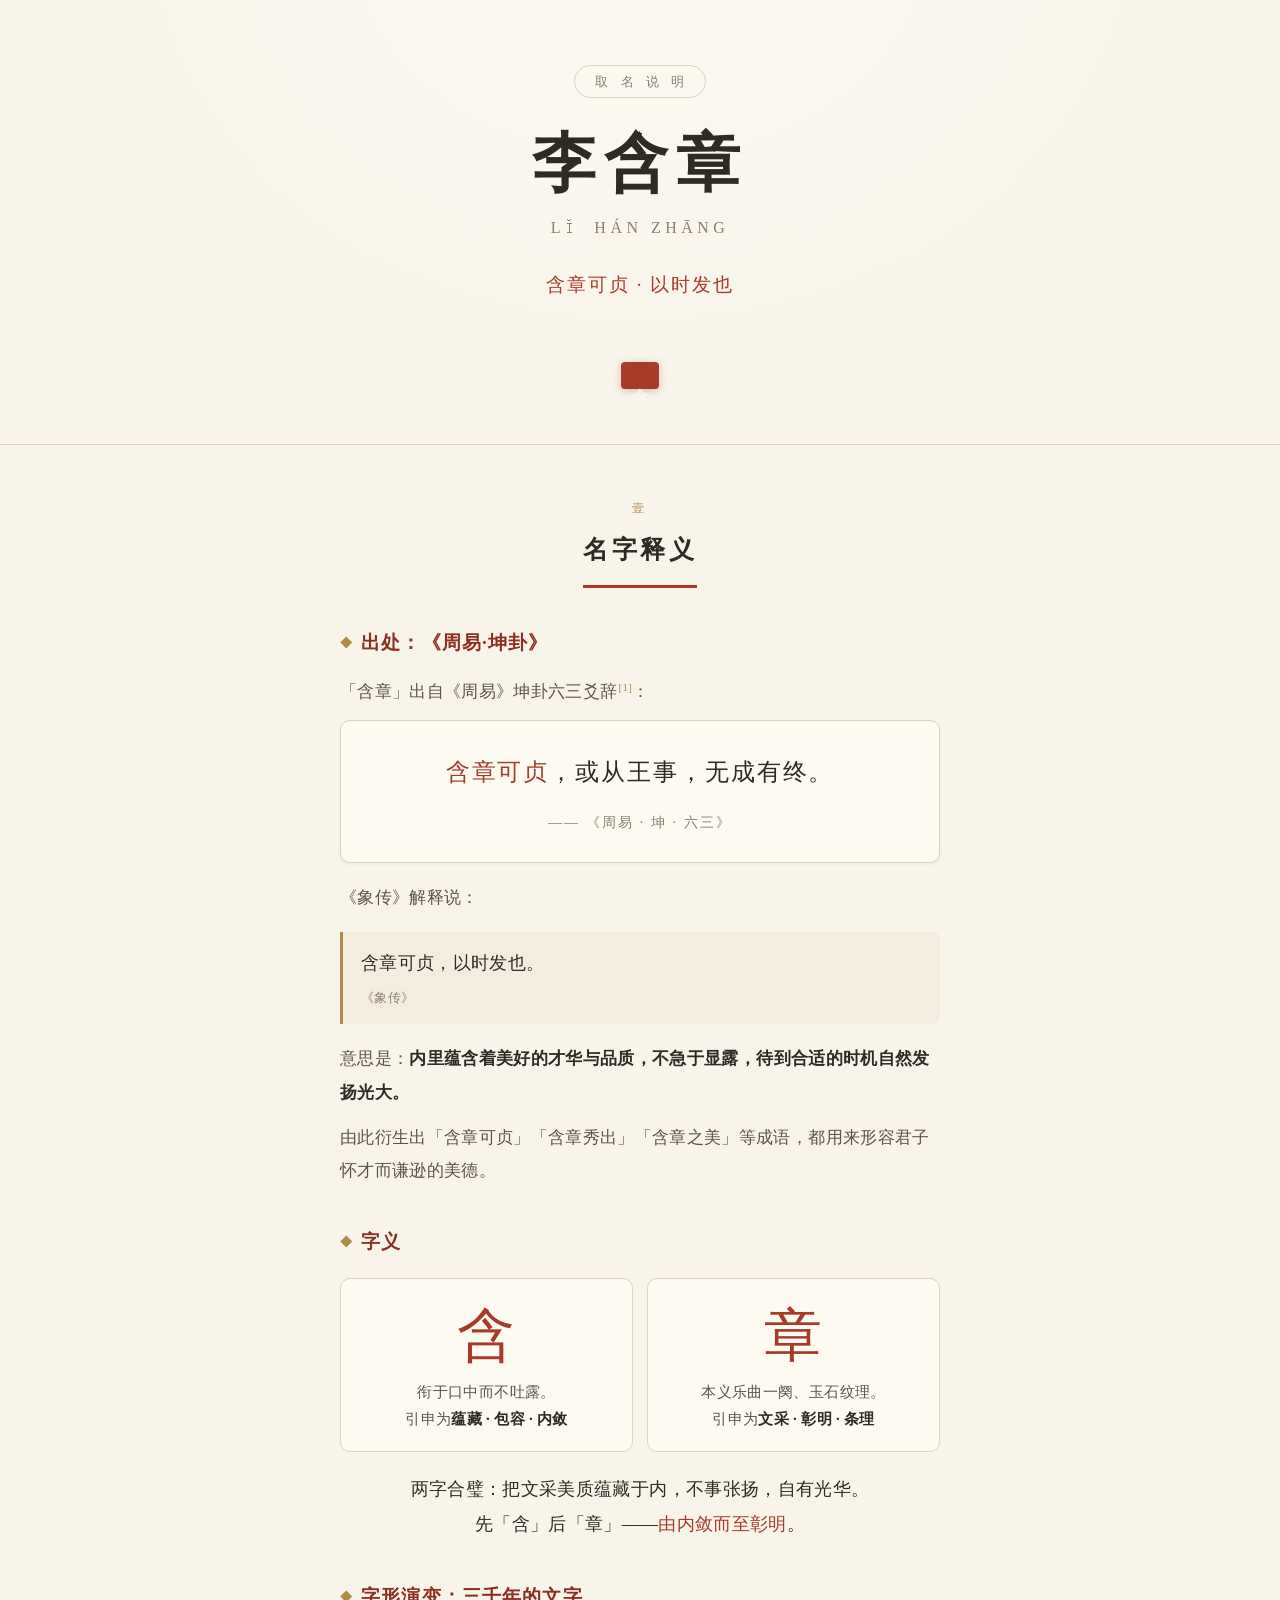
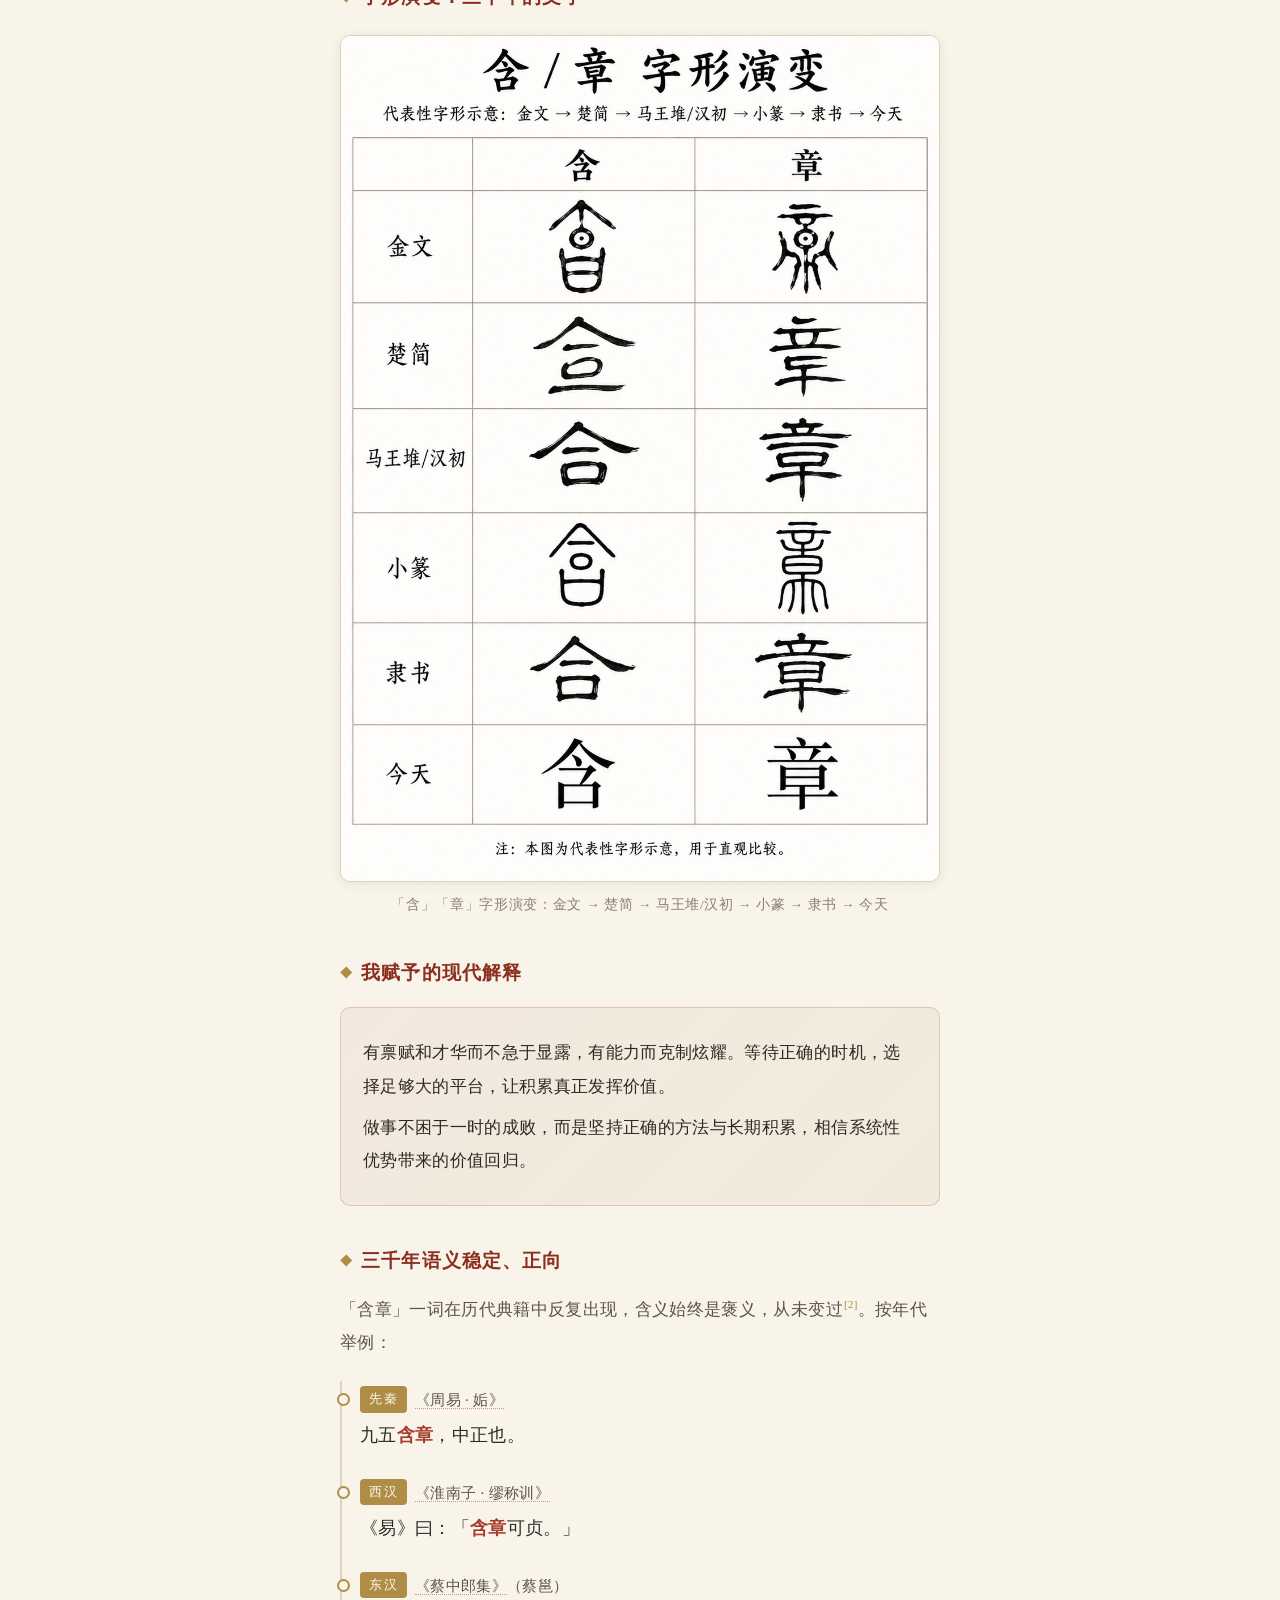
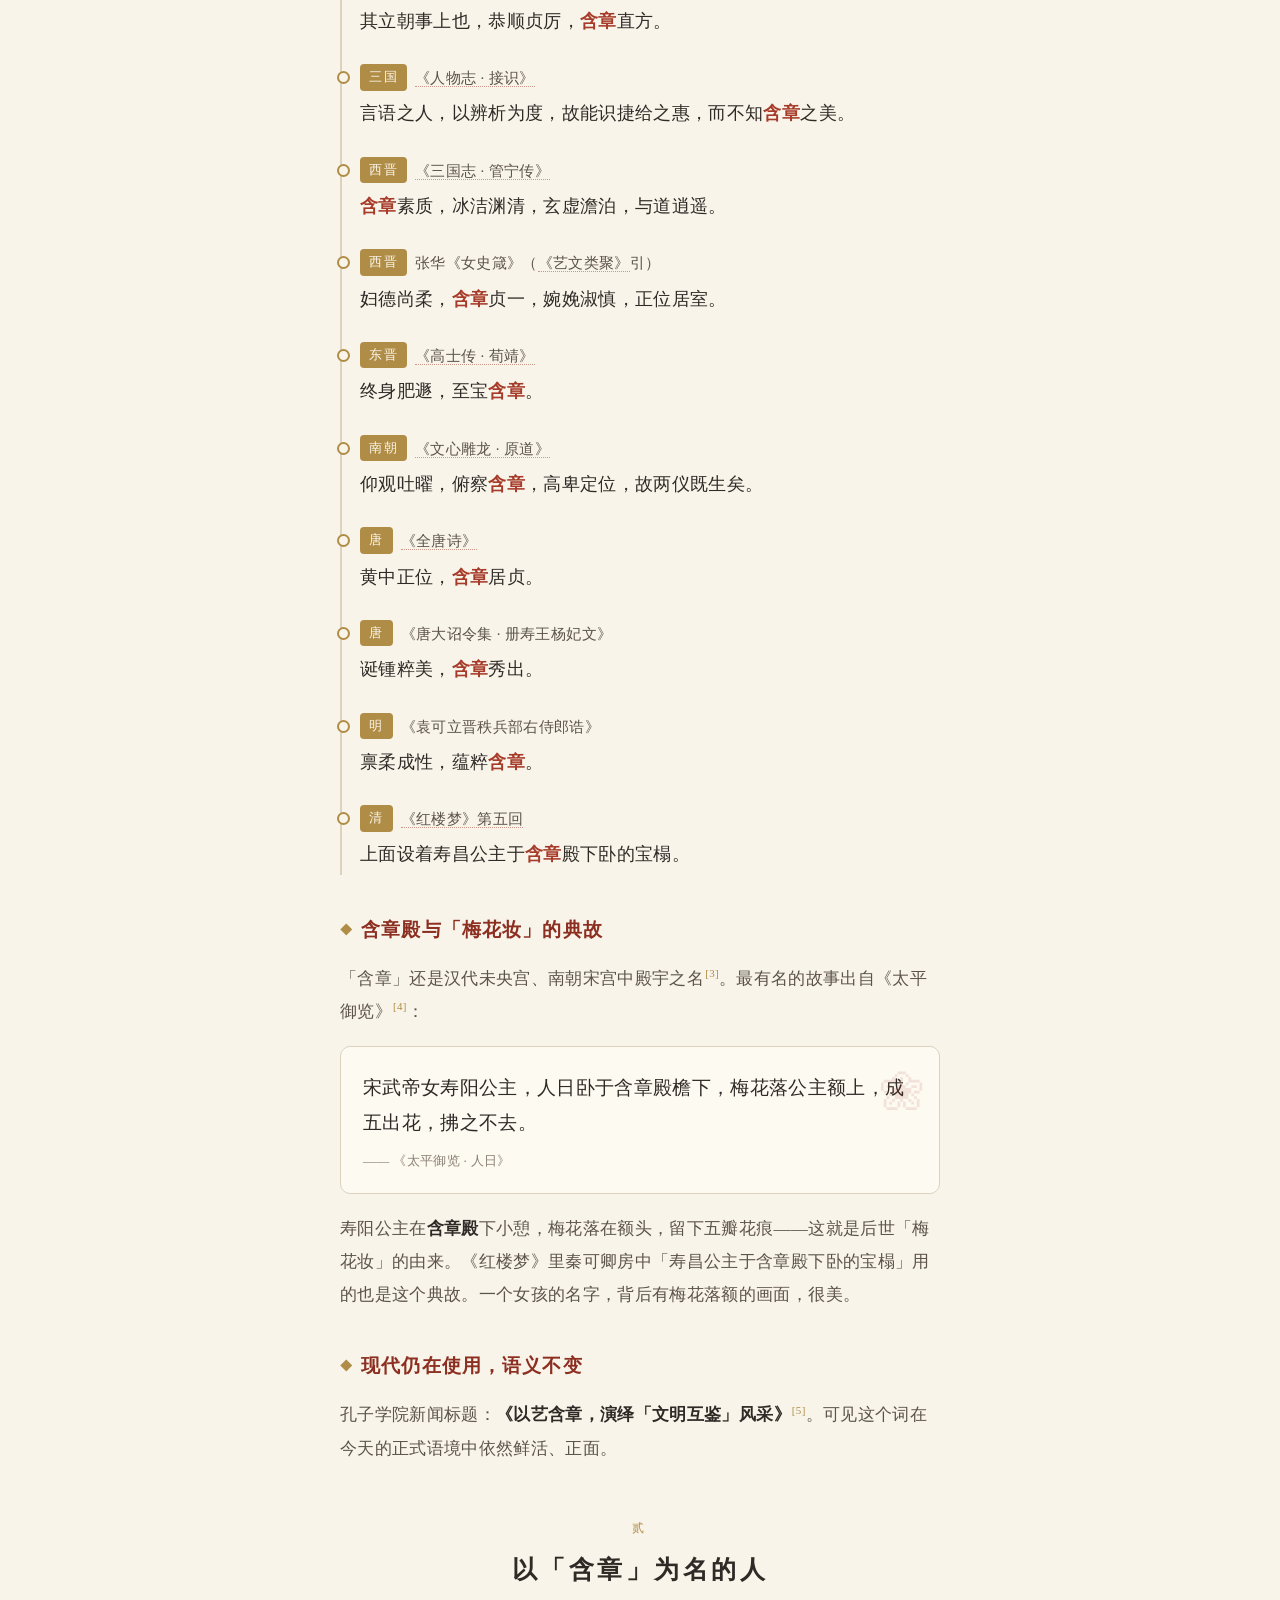
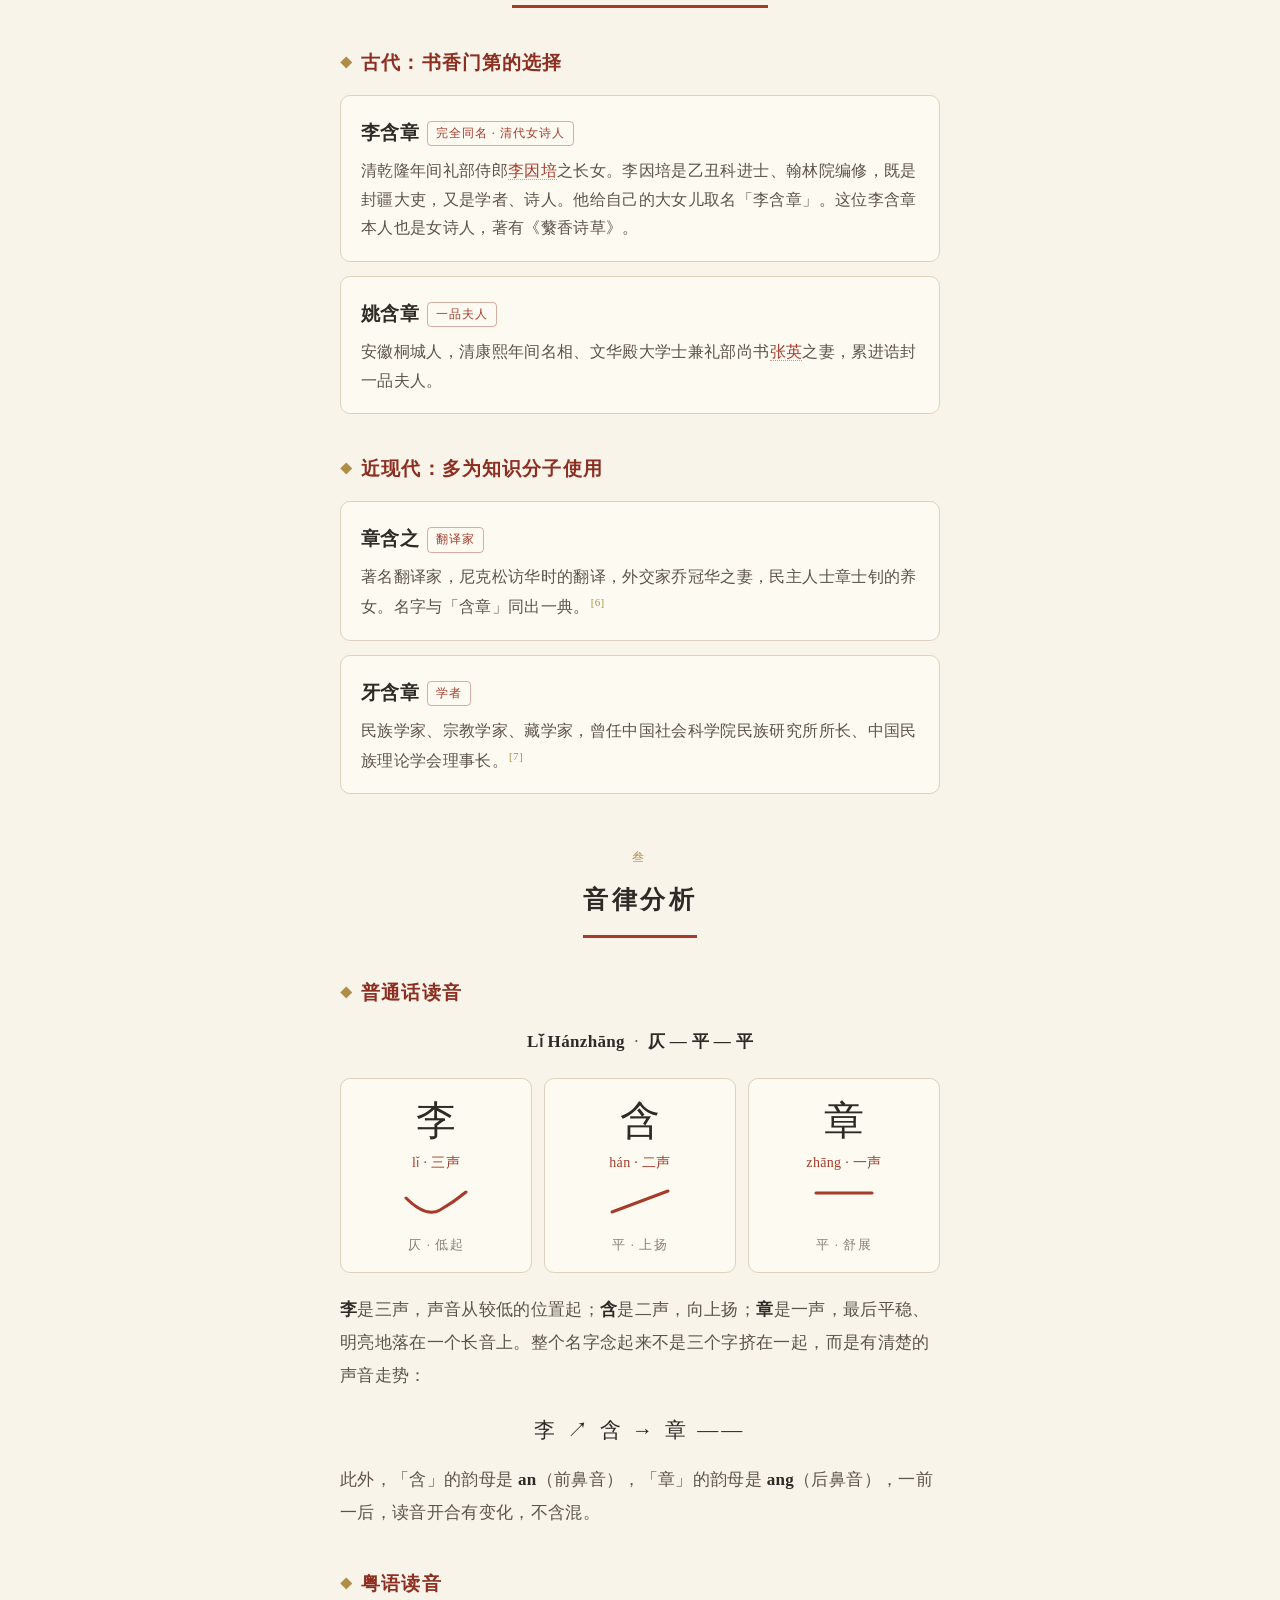
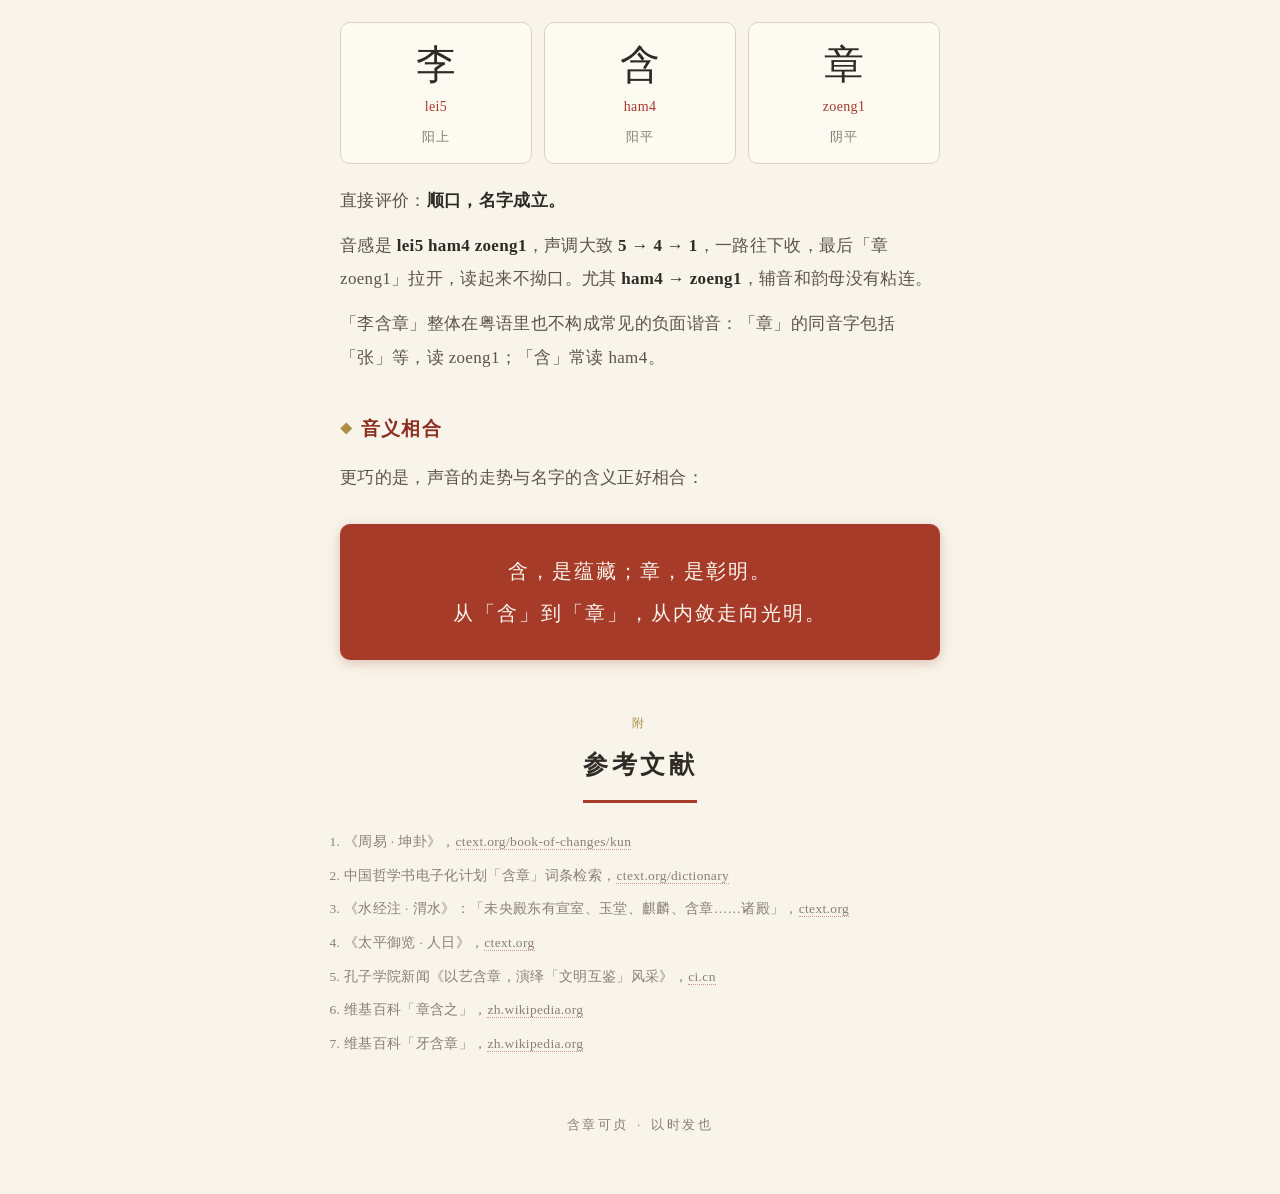
==== hanzhang/index.html @ d5993ef4 "add han zhang" ====
<!DOCTYPE html>
<html lang="zh-CN">
<head>
<meta charset="UTF-8">
<meta name="viewport" content="width=device-width, initial-scale=1, viewport-fit=cover">
<title>李含章 · 取名说明</title>
<style>
  :root {
    --paper: #f8f4ea;
    --paper-deep: #f1ebdc;
    --ink: #2f2a26;
    --ink-soft: #5c534a;
    --ink-faint: #8a7f73;
    --red: #a63b2a;
    --red-deep: #8c2f21;
    --gold: #b08d46;
    --line: #ddd2bd;
    --serif: "Songti SC", "STSong", "Noto Serif SC", "Noto Serif CJK SC", "Source Han Serif SC", "SimSun", serif;
    --kai: "Kaiti SC", "STKaiti", "KaiTi", "Songti SC", serif;
  }
  * { margin: 0; padding: 0; box-sizing: border-box; }
  html { -webkit-text-size-adjust: 100%; }
  body {
    font-family: var(--serif);
    background: var(--paper);
    color: var(--ink);
    font-size: 17px;
    line-height: 1.95;
    letter-spacing: 0.02em;
  }
  .wrap { max-width: 640px; margin: 0 auto; padding: 0 20px 56px; }

  /* ---------- hero ---------- */
  .hero {
    text-align: center;
    padding: 64px 24px 44px;
    background:
      radial-gradient(ellipse at 50% -20%, #fdfaf2 0%, var(--paper) 65%);
    border-bottom: 1px solid var(--line);
    position: relative;
  }
  .hero .zhouyi-tag {
    display: inline-block;
    font-size: 13px;
    letter-spacing: 0.35em;
    color: var(--ink-faint);
    border: 1px solid var(--line);
    border-radius: 999px;
    padding: 3px 16px 3px 20px;
    margin-bottom: 26px;
  }
  .hero h1 {
    font-size: 64px;
    font-weight: 700;
    letter-spacing: 0.12em;
    line-height: 1.25;
    color: var(--ink);
  }
  .hero .pinyin {
    margin-top: 8px;
    font-size: 16px;
    letter-spacing: 0.28em;
    color: var(--ink-faint);
    font-family: Georgia, "Times New Roman", var(--serif);
  }
  .hero .motto {
    margin-top: 22px;
    font-family: var(--kai);
    font-size: 19px;
    color: var(--red);
    letter-spacing: 0.1em;
  }
  .seal {
    display: inline-flex;
    margin-top: 26px;
    background: var(--red);
    color: #fbf6ec;
    font-family: var(--kai);
    font-size: 20px;
    line-height: 1;
    padding: 10px 9px;
    border-radius: 4px;
    box-shadow: 0 2px 8px rgba(140, 47, 33, .28);
    writing-mode: vertical-rl;
    letter-spacing: 0.18em;
  }

  /* ---------- sections ---------- */
  section { margin-top: 52px; }
  .sec-head { text-align: center; margin-bottom: 26px; }
  .sec-head .num {
    display: block;
    font-size: 12px;
    letter-spacing: 0.4em;
    color: var(--gold);
    margin-bottom: 6px;
    font-family: Georgia, serif;
  }
  .sec-head h2 {
    display: inline-block;
    font-size: 25px;
    font-weight: 700;
    letter-spacing: 0.14em;
    padding-bottom: 10px;
    border-bottom: 3px solid var(--red);
  }
  h3 {
    font-size: 19px;
    margin: 36px 0 14px;
    letter-spacing: 0.06em;
    color: var(--red-deep);
  }
  h3::before { content: "◆"; font-size: 12px; margin-right: 8px; color: var(--gold); vertical-align: 2px; }
  p { margin: 12px 0; color: var(--ink-soft); }
  strong { color: var(--ink); }
  a { color: var(--red); text-decoration: none; border-bottom: 1px dotted rgba(166,59,42,.5); }
  sup.ref { font-size: 11px; margin-left: 1px; }
  sup.ref a { border-bottom: none; color: var(--gold); }

  /* ---------- big quote ---------- */
  .grand-quote {
    background: #fdfaf2;
    border: 1px solid var(--line);
    border-radius: 10px;
    padding: 30px 24px 26px;
    text-align: center;
    box-shadow: 0 1px 4px rgba(90, 70, 40, .06);
  }
  .grand-quote .q {
    font-family: var(--kai);
    font-size: 24px;
    line-height: 1.8;
    color: var(--ink);
    letter-spacing: 0.08em;
  }
  .grand-quote .q em { font-style: normal; color: var(--red); }
  .grand-quote .src {
    margin-top: 14px;
    font-size: 14px;
    color: var(--ink-faint);
    letter-spacing: 0.15em;
  }
  .sub-quote {
    margin: 18px 0;
    padding: 14px 18px;
    border-left: 3px solid var(--gold);
    background: rgba(176, 141, 70, .07);
    border-radius: 0 8px 8px 0;
    font-family: var(--kai);
    font-size: 18px;
    color: var(--ink);
  }
  .sub-quote .src { display: block; font-family: var(--serif); font-size: 13px; color: var(--ink-faint); margin-top: 4px; }

  /* ---------- 字义 two cards ---------- */
  .char-grid { display: grid; grid-template-columns: 1fr 1fr; gap: 14px; margin: 18px 0; }
  .char-card {
    background: #fdfaf2;
    border: 1px solid var(--line);
    border-radius: 10px;
    padding: 22px 16px 18px;
    text-align: center;
  }
  .char-card .big {
    font-family: var(--kai);
    font-size: 58px;
    line-height: 1.2;
    color: var(--red);
  }
  .char-card .def { margin-top: 8px; font-size: 15px; color: var(--ink-soft); line-height: 1.8; }
  .char-card .def b { color: var(--ink); }
  .merge-line {
    text-align: center;
    font-family: var(--kai);
    font-size: 18px;
    color: var(--ink);
    margin: 20px 6px 6px;
  }
  .merge-line em { font-style: normal; color: var(--red); }

  /* ---------- evolution image ---------- */
  figure.evo { margin: 20px 0 8px; }
  figure.evo img {
    width: 100%;
    display: block;
    border-radius: 10px;
    border: 1px solid var(--line);
    box-shadow: 0 2px 10px rgba(90, 70, 40, .1);
  }
  figure.evo figcaption {
    margin-top: 10px;
    text-align: center;
    font-size: 13.5px;
    color: var(--ink-faint);
    letter-spacing: 0.05em;
  }

  /* ---------- 现代解释 highlight ---------- */
  .modern-note {
    background: linear-gradient(135deg, rgba(166,59,42,.06), rgba(176,141,70,.08));
    border: 1px solid rgba(166,59,42,.22);
    border-radius: 10px;
    padding: 20px 22px;
    margin: 16px 0;
  }
  .modern-note p { color: var(--ink); margin: 8px 0; }

  /* ---------- timeline ---------- */
  .timeline { margin: 22px 0 6px; border-left: 2px solid var(--line); padding-left: 18px; }
  .t-item { position: relative; padding: 2px 0 22px; }
  .t-item:last-child { padding-bottom: 4px; }
  .t-item::before {
    content: "";
    position: absolute;
    left: -23.5px;
    top: 12px;
    width: 9px; height: 9px;
    border-radius: 50%;
    background: var(--paper);
    border: 2px solid var(--gold);
  }
  .t-era {
    display: inline-block;
    font-size: 12.5px;
    color: #fbf6ec;
    background: var(--gold);
    border-radius: 4px;
    padding: 1px 9px;
    letter-spacing: 0.12em;
    margin-right: 8px;
    vertical-align: 2px;
  }
  .t-src { font-size: 15px; color: var(--ink-soft); }
  .t-src a { color: var(--ink-soft); }
  .t-quote {
    font-family: var(--kai);
    font-size: 17.5px;
    color: var(--ink);
    margin-top: 4px;
    line-height: 1.8;
  }
  .t-quote mark { background: none; color: var(--red); font-weight: 700; }

  /* ---------- 梅花妆 ---------- */
  .plum-card {
    position: relative;
    background: #fdfaf2;
    border: 1px solid var(--line);
    border-radius: 10px;
    padding: 24px 22px 20px;
    margin: 18px 0;
    overflow: hidden;
  }
  .plum-card::after {
    content: "❀";
    position: absolute;
    right: 14px; top: 6px;
    font-size: 44px;
    color: rgba(166,59,42,.12);
  }
  .plum-card .q { font-family: var(--kai); font-size: 18.5px; color: var(--ink); line-height: 1.9; }
  .plum-card .src { font-size: 13px; color: var(--ink-faint); margin-top: 6px; }

  /* ---------- people ---------- */
  .person {
    background: #fdfaf2;
    border: 1px solid var(--line);
    border-radius: 10px;
    padding: 18px 20px;
    margin: 14px 0;
  }
  .person .name { font-size: 19px; font-weight: 700; color: var(--ink); }
  .person .tag {
    display: inline-block;
    font-size: 12px;
    color: var(--red);
    border: 1px solid rgba(166,59,42,.4);
    border-radius: 4px;
    padding: 0 8px;
    margin-left: 8px;
    vertical-align: 2px;
    letter-spacing: 0.08em;
  }
  .person .desc { font-size: 15.5px; color: var(--ink-soft); margin-top: 6px; line-height: 1.85; }

  /* ---------- tones ---------- */
  .tone-grid { display: grid; grid-template-columns: 1fr 1fr 1fr; gap: 12px; margin: 20px 0; }
  .tone-card {
    background: #fdfaf2;
    border: 1px solid var(--line);
    border-radius: 10px;
    padding: 16px 8px 14px;
    text-align: center;
  }
  .tone-card .ch { font-family: var(--kai); font-size: 40px; color: var(--ink); line-height: 1.3; }
  .tone-card .py { font-size: 14px; color: var(--red); font-family: Georgia, serif; margin-top: 2px; }
  .tone-card svg { margin-top: 8px; }
  .tone-card .lab { font-size: 12.5px; color: var(--ink-faint); margin-top: 4px; letter-spacing: 0.1em; }
  .flow-line {
    text-align: center;
    font-family: var(--kai);
    font-size: 21px;
    letter-spacing: 0.15em;
    color: var(--ink);
    margin: 18px 0 8px;
  }
  .final-couplet {
    text-align: center;
    background: var(--red);
    color: #fbf6ec;
    border-radius: 10px;
    padding: 26px 20px;
    margin: 30px 0 10px;
    font-family: var(--kai);
    font-size: 20px;
    line-height: 2.1;
    letter-spacing: 0.1em;
    box-shadow: 0 3px 12px rgba(140,47,33,.25);
  }

  /* ---------- refs ---------- */
  .refs { margin-top: 18px; font-size: 13.5px; color: var(--ink-faint); line-height: 1.9; }
  .refs li { margin: 8px 0 8px 4px; word-break: break-all; }
  .refs a { color: var(--ink-faint); }

  footer {
    margin-top: 56px;
    text-align: center;
    font-size: 13px;
    color: var(--ink-faint);
    letter-spacing: 0.2em;
  }
  footer .dot { color: var(--gold); margin: 0 8px; }

  @media (max-width: 380px) {
    .hero h1 { font-size: 52px; }
    .char-card .big { font-size: 46px; }
    body { font-size: 16px; }
  }
</style>
</head>
<body>

<header class="hero">
  <span class="zhouyi-tag">取 名 说 明</span>
  <h1>李含章</h1>
  <div class="pinyin">LǏ &nbsp;HÁN ZHĀNG</div>
  <div class="motto">含章可贞 · 以时发也</div>
  <br>
  <span class="seal">含章</span>
</header>

<div class="wrap">

<!-- ================= 一、释义 ================= -->
<section>
  <div class="sec-head">
    <span class="num">壹</span>
    <h2>名字释义</h2>
  </div>

  <h3>出处：《周易·坤卦》</h3>
  <p>「含章」出自《周易》坤卦六三爻辞<sup class="ref"><a href="#ref1">[1]</a></sup>：</p>

  <div class="grand-quote">
    <div class="q"><em>含章可贞</em>，或从王事，无成有终。</div>
    <div class="src">—— 《周易 · 坤 · 六三》</div>
  </div>

  <p style="margin-top:18px">《象传》解释说：</p>
  <div class="sub-quote">
    含章可贞，以时发也。
    <span class="src">《象传》</span>
  </div>

  <p>意思是：<strong>内里蕴含着美好的才华与品质，不急于显露，待到合适的时机自然发扬光大。</strong></p>
  <p>由此衍生出「含章可贞」「含章秀出」「含章之美」等成语，都用来形容君子怀才而谦逊的美德。</p>

  <h3>字义</h3>
  <div class="char-grid">
    <div class="char-card">
      <div class="big">含</div>
      <div class="def">衔于口中而不吐露。<br>引申为<b>蕴藏 · 包容 · 内敛</b></div>
    </div>
    <div class="char-card">
      <div class="big">章</div>
      <div class="def">本义乐曲一阕、玉石纹理。<br>引申为<b>文采 · 彰明 · 条理</b></div>
    </div>
  </div>
  <p class="merge-line">两字合璧：把文采美质蕴藏于内，不事张扬，自有光华。<br>先「含」后「章」——<em>由内敛而至彰明</em>。</p>

  <h3>字形演变：三千年的文字</h3>
  <figure class="evo">
    <img src="[data-uri]" alt="含、章两字自金文至今的字形演变对照表">
    <figcaption>「含」「章」字形演变：金文 → 楚简 → 马王堆/汉初 → 小篆 → 隶书 → 今天</figcaption>
  </figure>

  <h3>我赋予的现代解释</h3>
  <div class="modern-note">
    <p>有禀赋和才华而不急于显露，有能力而克制炫耀。等待正确的时机，选择足够大的平台，让积累真正发挥价值。</p>
    <p>做事不困于一时的成败，而是坚持正确的方法与长期积累，相信系统性优势带来的价值回归。</p>
  </div>

  <h3>三千年语义稳定、正向</h3>
  <p>「含章」一词在历代典籍中反复出现，含义始终是褒义，从未变过<sup class="ref"><a href="#ref2">[2]</a></sup>。按年代举例：</p>

  <div class="timeline">
    <div class="t-item">
      <span class="t-era">先秦</span><span class="t-src"><a href="https://ctext.org/book-of-changes/gou2/ens?searchu=%E4%B9%9D%E4%BA%94%E5%90%AB%E7%AB%A0%EF%BC%8C%E4%B8%AD%E6%AD%A3%E4%B9%9F%E3%80%82">《周易 · 姤》</a></span>
      <div class="t-quote">九五<mark>含章</mark>，中正也。</div>
    </div>
    <div class="t-item">
      <span class="t-era">西汉</span><span class="t-src"><a href="https://ctext.org/huainanzi/mou-cheng-xun/ens">《淮南子 · 缪称训》</a></span>
      <div class="t-quote">《易》曰：「<mark>含章</mark>可贞。」</div>
    </div>
    <div class="t-item">
      <span class="t-era">东汉</span><span class="t-src"><a href="https://ctext.org/text.pl?node=648439&amp;if=en&amp;remap=gb">《蔡中郎集》</a>（蔡邕）</span>
      <div class="t-quote">其立朝事上也，恭顺贞厉，<mark>含章</mark>直方。</div>
    </div>
    <div class="t-item">
      <span class="t-era">三国</span><span class="t-src"><a href="https://ctext.org/renwuzhi/jie-shi/ens">《人物志 · 接识》</a></span>
      <div class="t-quote">言语之人，以辨析为度，故能识捷给之惠，而不知<mark>含章</mark>之美。</div>
    </div>
    <div class="t-item">
      <span class="t-era">西晋</span><span class="t-src"><a href="https://ctext.org/text.pl?node=602466&amp;if=en&amp;remap=gb">《三国志 · 管宁传》</a></span>
      <div class="t-quote"><mark>含章</mark>素质，冰洁渊清，玄虚澹泊，与道逍遥。</div>
    </div>
    <div class="t-item">
      <span class="t-era">西晋</span><span class="t-src">张华《女史箴》（<a href="https://ctext.org/text.pl?node=541938&amp;if=en&amp;remap=gb">《艺文类聚》</a>引）</span>
      <div class="t-quote">妇德尚柔，<mark>含章</mark>贞一，婉娩淑慎，正位居室。</div>
    </div>
    <div class="t-item">
      <span class="t-era">东晋</span><span class="t-src"><a href="https://ctext.org/text.pl?node=605013&amp;if=en&amp;remap=gb">《高士传 · 荀靖》</a></span>
      <div class="t-quote">终身肥遯，至宝<mark>含章</mark>。</div>
    </div>
    <div class="t-item">
      <span class="t-era">南朝</span><span class="t-src"><a href="https://ctext.org/wenxin-diaolong/yuan-dao/ens">《文心雕龙 · 原道》</a></span>
      <div class="t-quote">仰观吐曜，俯察<mark>含章</mark>，高卑定位，故两仪既生矣。</div>
    </div>
    <div class="t-item">
      <span class="t-era">唐</span><span class="t-src"><a href="https://ctext.org/text.pl?node=110039&amp;if=en&amp;remap=gb">《全唐诗》</a></span>
      <div class="t-quote">黄中正位，<mark>含章</mark>居贞。</div>
    </div>
    <div class="t-item">
      <span class="t-era">唐</span><span class="t-src">《唐大诏令集 · 册寿王杨妃文》</span>
      <div class="t-quote">诞锺粹美，<mark>含章</mark>秀出。</div>
    </div>
    <div class="t-item">
      <span class="t-era">明</span><span class="t-src">《袁可立晋秩兵部右侍郎诰》</span>
      <div class="t-quote">禀柔成性，蕴粹<mark>含章</mark>。</div>
    </div>
    <div class="t-item">
      <span class="t-era">清</span><span class="t-src"><a href="https://ctext.org/hongloumeng/ch5/ens">《红楼梦》第五回</a></span>
      <div class="t-quote">上面设着寿昌公主于<mark>含章</mark>殿下卧的宝榻。</div>
    </div>
  </div>

  <h3>含章殿与「梅花妆」的典故</h3>
  <p>「含章」还是汉代未央宫、南朝宋宫中殿宇之名<sup class="ref"><a href="#ref3">[3]</a></sup>。最有名的故事出自《太平御览》<sup class="ref"><a href="#ref4">[4]</a></sup>：</p>
  <div class="plum-card">
    <div class="q">宋武帝女寿阳公主，人日卧于含章殿檐下，梅花落公主额上，成五出花，拂之不去。</div>
    <div class="src">—— 《太平御览 · 人日》</div>
  </div>
  <p>寿阳公主在<strong>含章殿</strong>下小憩，梅花落在额头，留下五瓣花痕——这就是后世「梅花妆」的由来。《红楼梦》里秦可卿房中「寿昌公主于含章殿下卧的宝榻」用的也是这个典故。一个女孩的名字，背后有梅花落额的画面，很美。</p>

  <h3>现代仍在使用，语义不变</h3>
  <p>孔子学院新闻标题：<strong>《以艺含章，演绎「文明互鉴」风采》</strong><sup class="ref"><a href="#ref5">[5]</a></sup>。可见这个词在今天的正式语境中依然鲜活、正面。</p>
</section>

<!-- ================= 二、人名 ================= -->
<section>
  <div class="sec-head">
    <span class="num">贰</span>
    <h2>以「含章」为名的人</h2>
  </div>

  <h3>古代：书香门第的选择</h3>
  <div class="person">
    <span class="name">李含章</span><span class="tag">完全同名 · 清代女诗人</span>
    <div class="desc">清乾隆年间礼部侍郎<a href="https://baike.baidu.com/item/%E6%9D%8E%E5%9B%A0%E5%9F%B9">李因培</a>之长女。李因培是乙丑科进士、翰林院编修，既是封疆大吏，又是学者、诗人。他给自己的大女儿取名「李含章」。这位李含章本人也是女诗人，著有《蘩香诗草》。</div>
  </div>
  <div class="person">
    <span class="name">姚含章</span><span class="tag">一品夫人</span>
    <div class="desc">安徽桐城人，清康熙年间名相、文华殿大学士兼礼部尚书<a href="https://baike.baidu.com/item/%E5%BC%A0%E8%8B%B1/9550080">张英</a>之妻，累进诰封一品夫人。</div>
  </div>

  <h3>近现代：多为知识分子使用</h3>
  <div class="person">
    <span class="name">章含之</span><span class="tag">翻译家</span>
    <div class="desc">著名翻译家，尼克松访华时的翻译，外交家乔冠华之妻，民主人士章士钊的养女。名字与「含章」同出一典。<sup class="ref"><a href="#ref6">[6]</a></sup></div>
  </div>
  <div class="person">
    <span class="name">牙含章</span><span class="tag">学者</span>
    <div class="desc">民族学家、宗教学家、藏学家，曾任中国社会科学院民族研究所所长、中国民族理论学会理事长。<sup class="ref"><a href="#ref7">[7]</a></sup></div>
  </div>
</section>

<!-- ================= 三、音律 ================= -->
<section>
  <div class="sec-head">
    <span class="num">叁</span>
    <h2>音律分析</h2>
  </div>

  <h3>普通话读音</h3>
  <p style="text-align:center"><strong>Lǐ Hánzhāng</strong>&nbsp;&nbsp;·&nbsp;&nbsp;<strong>仄 — 平 — 平</strong></p>

  <div class="tone-grid">
    <div class="tone-card">
      <div class="ch">李</div>
      <div class="py">lǐ · 三声</div>
      <svg width="72" height="34" viewBox="0 0 72 34"><path d="M6 14 Q 26 34 40 26 T 66 8" fill="none" stroke="#a63b2a" stroke-width="3" stroke-linecap="round"/></svg>
      <div class="lab">仄 · 低起</div>
    </div>
    <div class="tone-card">
      <div class="ch">含</div>
      <div class="py">hán · 二声</div>
      <svg width="72" height="34" viewBox="0 0 72 34"><path d="M8 28 L 64 7" fill="none" stroke="#a63b2a" stroke-width="3" stroke-linecap="round"/></svg>
      <div class="lab">平 · 上扬</div>
    </div>
    <div class="tone-card">
      <div class="ch">章</div>
      <div class="py">zhāng · 一声</div>
      <svg width="72" height="34" viewBox="0 0 72 34"><path d="M8 9 L 64 9" fill="none" stroke="#a63b2a" stroke-width="3" stroke-linecap="round"/></svg>
      <div class="lab">平 · 舒展</div>
    </div>
  </div>

  <p><strong>李</strong>是三声，声音从较低的位置起；<strong>含</strong>是二声，向上扬；<strong>章</strong>是一声，最后平稳、明亮地落在一个长音上。整个名字念起来不是三个字挤在一起，而是有清楚的声音走势：</p>

  <div class="flow-line">李 ↗ 含 → 章 ——</div>

  <p>此外，「含」的韵母是 <strong>an</strong>（前鼻音），「章」的韵母是 <strong>ang</strong>（后鼻音），一前一后，读音开合有变化，不含混。</p>

  <h3>粤语读音</h3>
  <div class="tone-grid">
    <div class="tone-card">
      <div class="ch">李</div>
      <div class="py">lei5</div>
      <div class="lab">阳上</div>
    </div>
    <div class="tone-card">
      <div class="ch">含</div>
      <div class="py">ham4</div>
      <div class="lab">阳平</div>
    </div>
    <div class="tone-card">
      <div class="ch">章</div>
      <div class="py">zoeng1</div>
      <div class="lab">阴平</div>
    </div>
  </div>
  <p>直接评价：<strong>顺口，名字成立。</strong></p>
  <p>音感是 <strong>lei5 ham4 zoeng1</strong>，声调大致 <strong>5 → 4 → 1</strong>，一路往下收，最后「章 zoeng1」拉开，读起来不拗口。尤其 <strong>ham4 → zoeng1</strong>，辅音和韵母没有粘连。</p>
  <p>「李含章」整体在粤语里也不构成常见的负面谐音：「章」的同音字包括「张」等，读 zoeng1；「含」常读 ham4。</p>

  <h3>音义相合</h3>
  <p>更巧的是，声音的走势与名字的含义正好相合：</p>

  <div class="final-couplet">
    含，是蕴藏；章，是彰明。<br>
    从「含」到「章」，从内敛走向光明。
  </div>
</section>

<!-- ================= 参考文献 ================= -->
<section>
  <div class="sec-head">
    <span class="num">附</span>
    <h2>参考文献</h2>
  </div>
  <ol class="refs">
    <li id="ref1">《周易 · 坤卦》，<a href="https://ctext.org/book-of-changes/kun/ens">ctext.org/book-of-changes/kun</a></li>
    <li id="ref2">中国哲学书电子化计划「含章」词条检索，<a href="https://ctext.org/dictionary.pl?if=en&amp;char=%E5%90%AB%E7%AB%A0&amp;remap=gb">ctext.org/dictionary</a></li>
    <li id="ref3">《水经注 · 渭水》：「未央殿东有宣室、玉堂、麒麟、含章……诸殿」，<a href="https://ctext.org/text.pl?node=569353&amp;if=en&amp;remap=gb">ctext.org</a></li>
    <li id="ref4">《太平御览 · 人日》，<a href="https://ctext.org/text.pl?node=363932&amp;if=en&amp;remap=gb">ctext.org</a></li>
    <li id="ref5">孔子学院新闻《以艺含章，演绎「文明互鉴」风采》，<a href="https://ci.cn/en/site/2091001000/kyxw/97defe3c-2c44-45ee-abb6-a9cfbc00d2e4?lang=lc">ci.cn</a></li>
    <li id="ref6">维基百科「章含之」，<a href="https://zh.wikipedia.org/wiki/%E7%AB%A0%E5%90%AB%E4%B9%8B">zh.wikipedia.org</a></li>
    <li id="ref7">维基百科「牙含章」，<a href="https://zh.wikipedia.org/wiki/%E7%89%99%E5%90%AB%E7%AB%A0">zh.wikipedia.org</a></li>
  </ol>
</section>

<footer>
  含章可贞<span class="dot">·</span>以时发也
</footer>

</div>
</body>
</html>
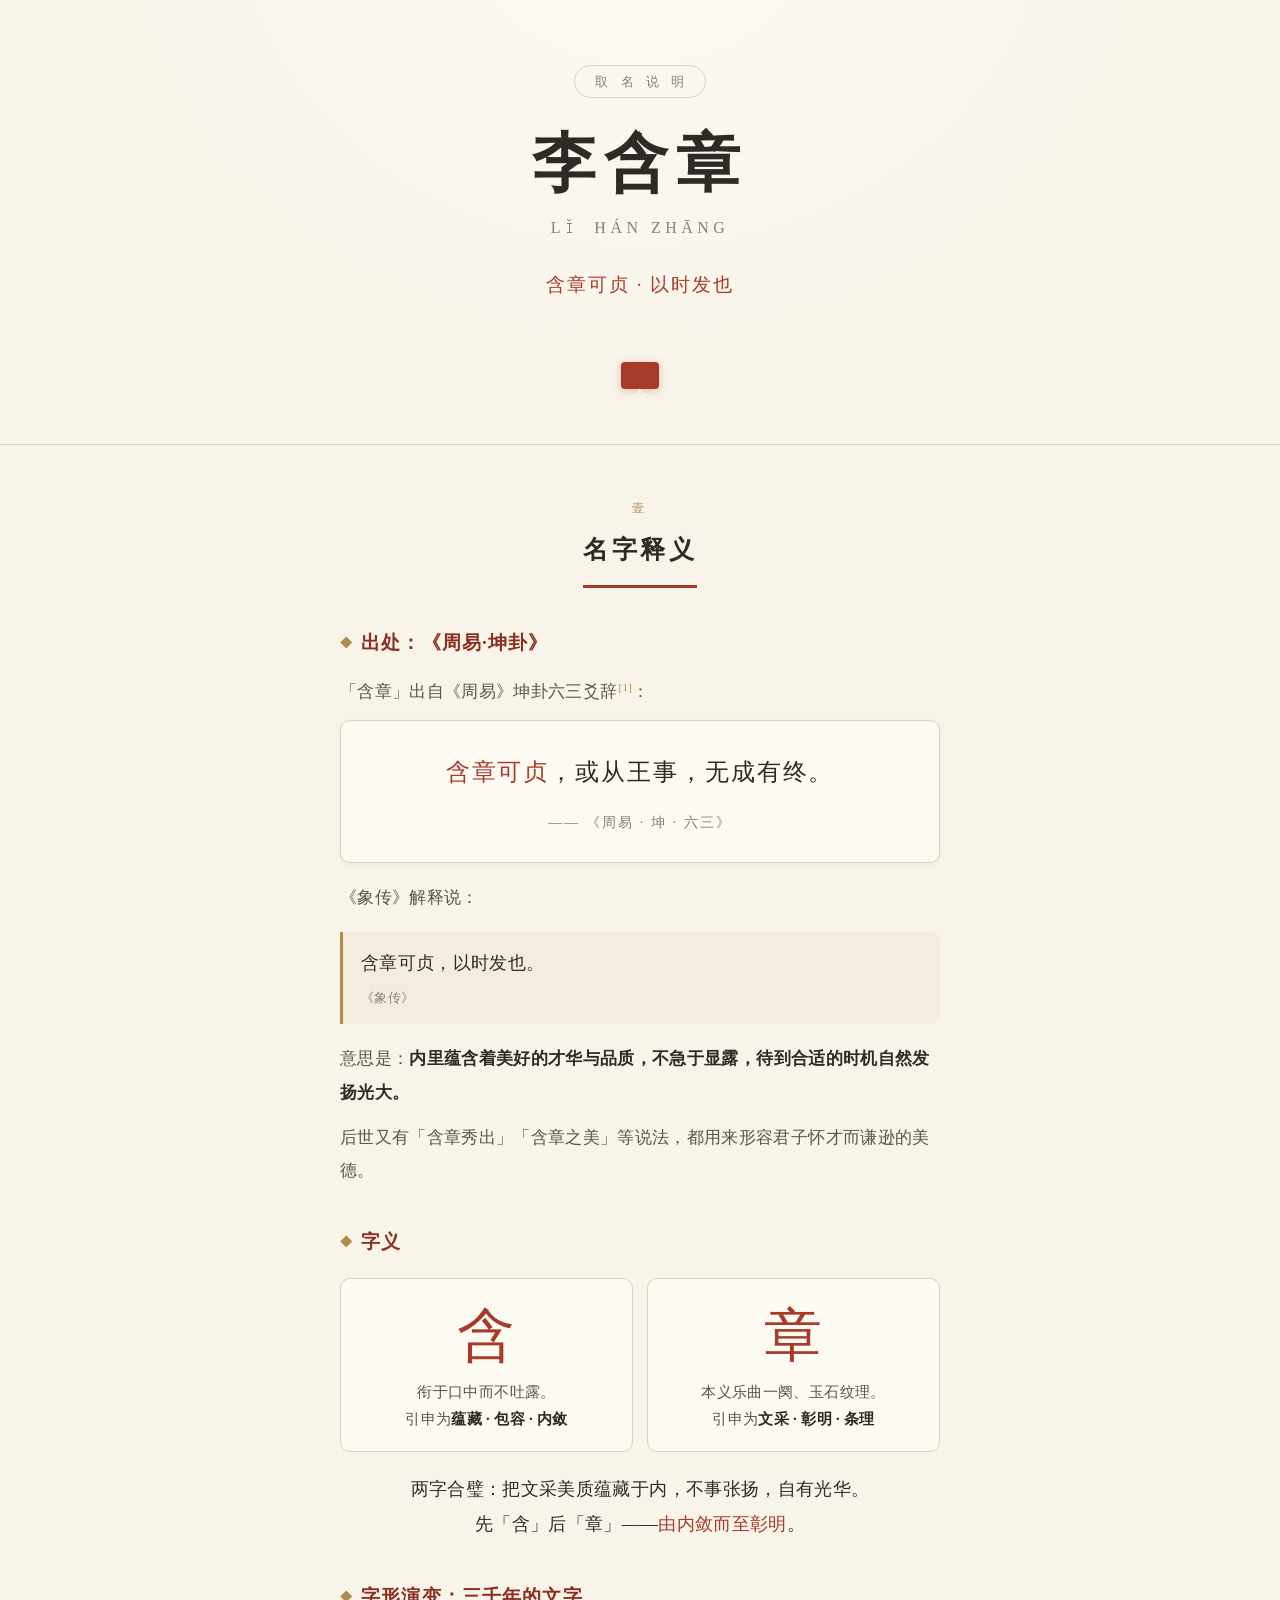
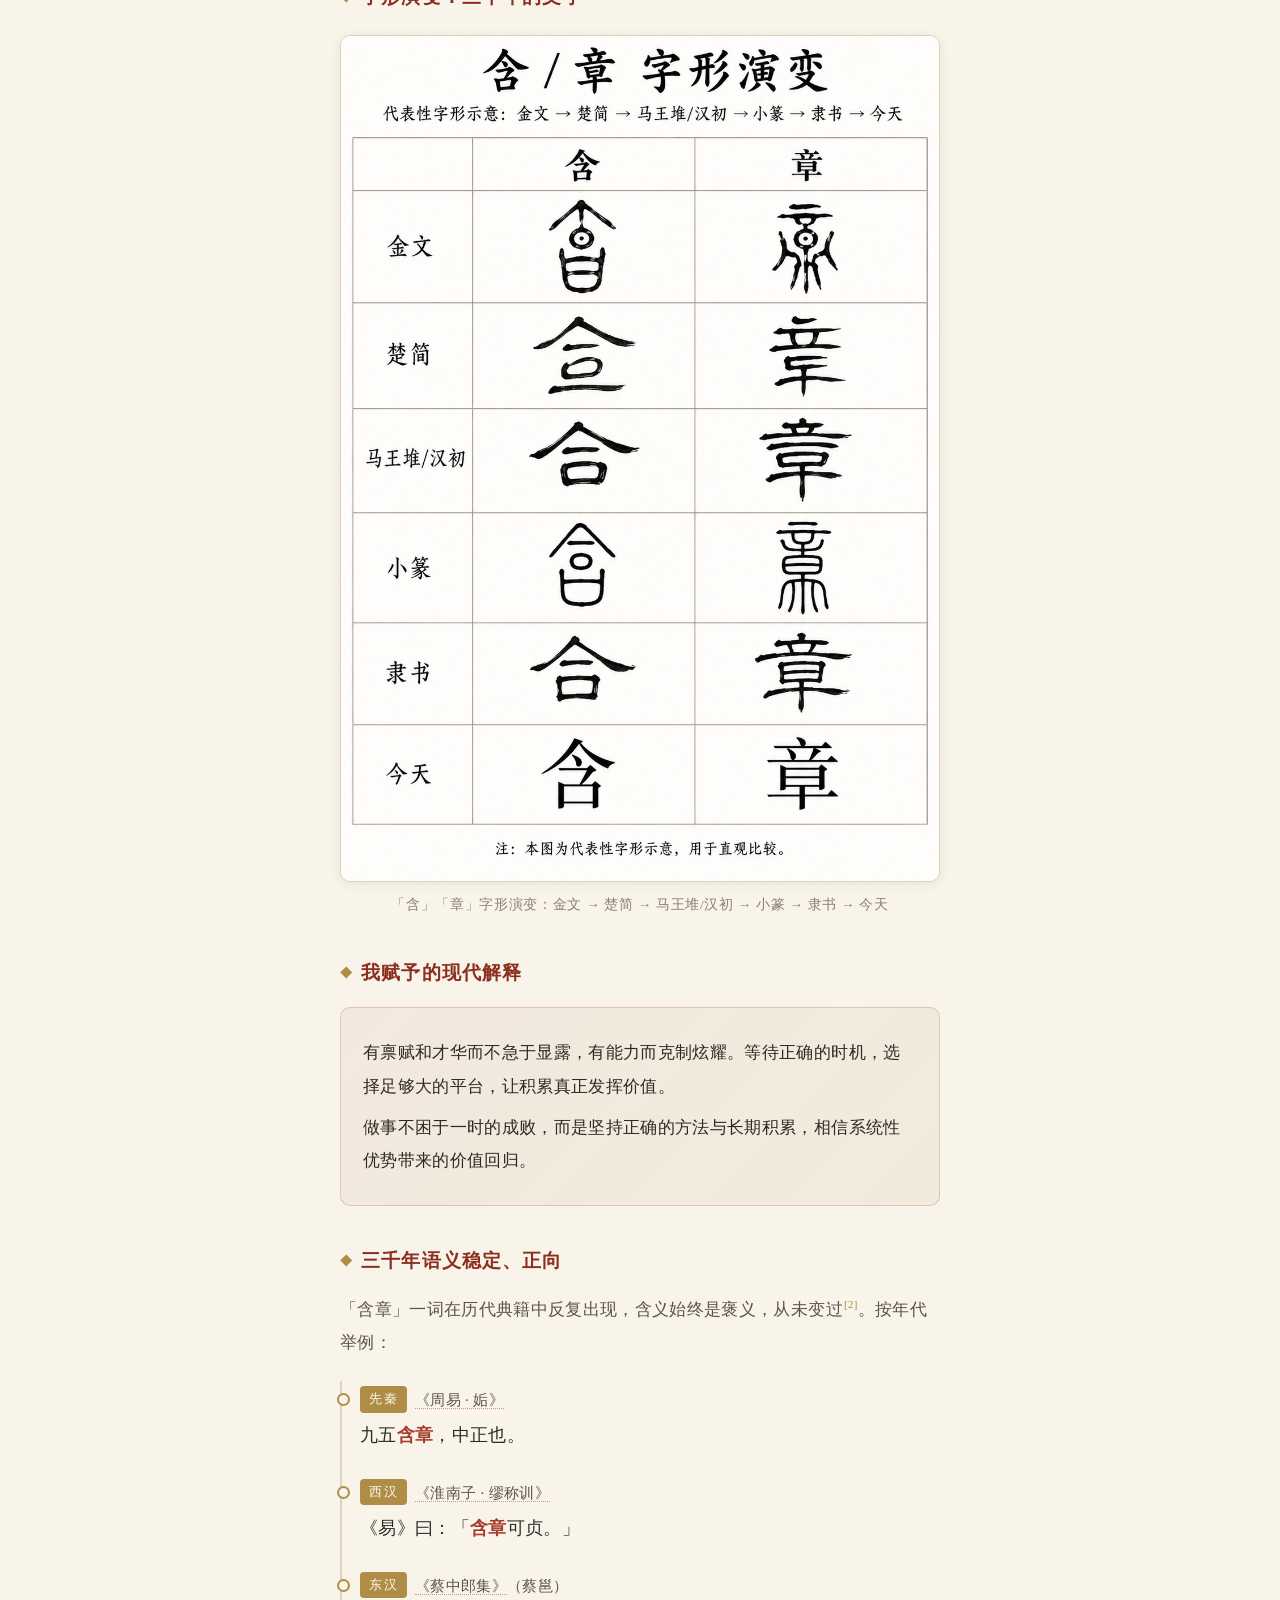
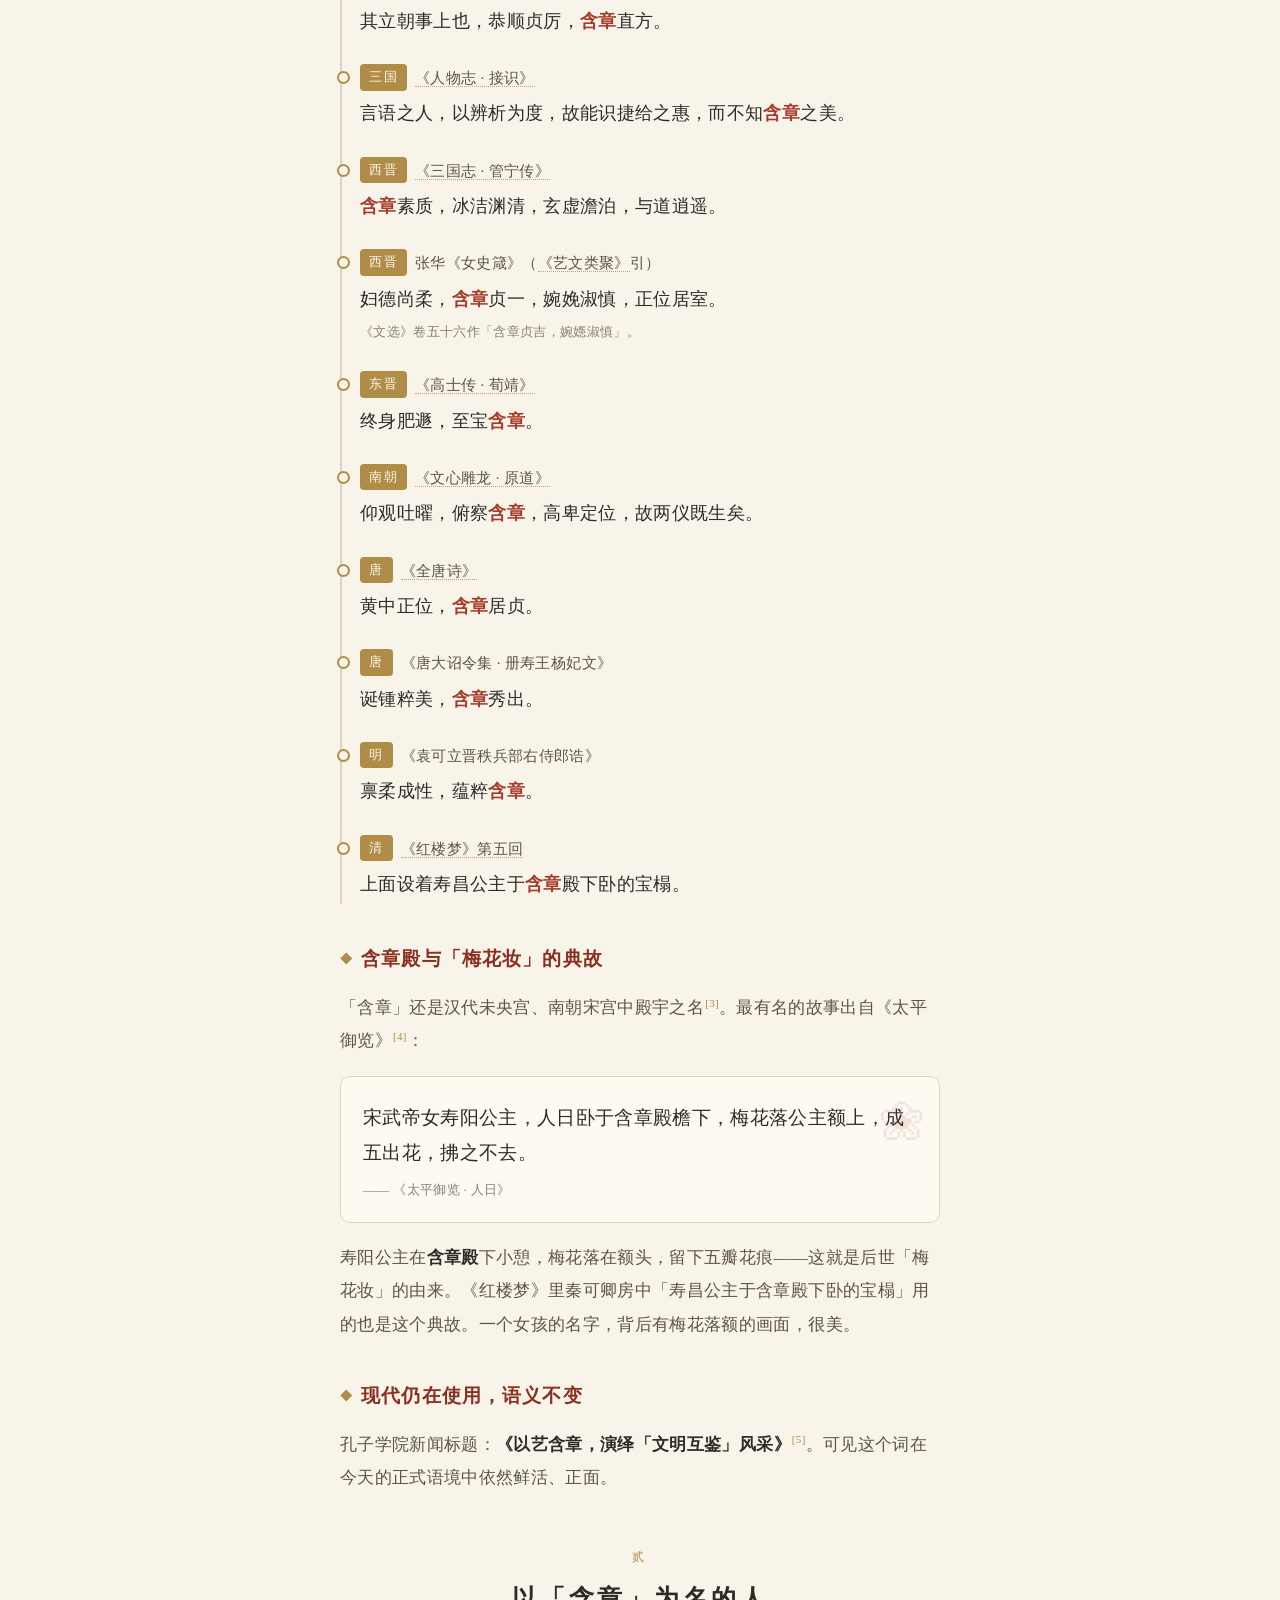
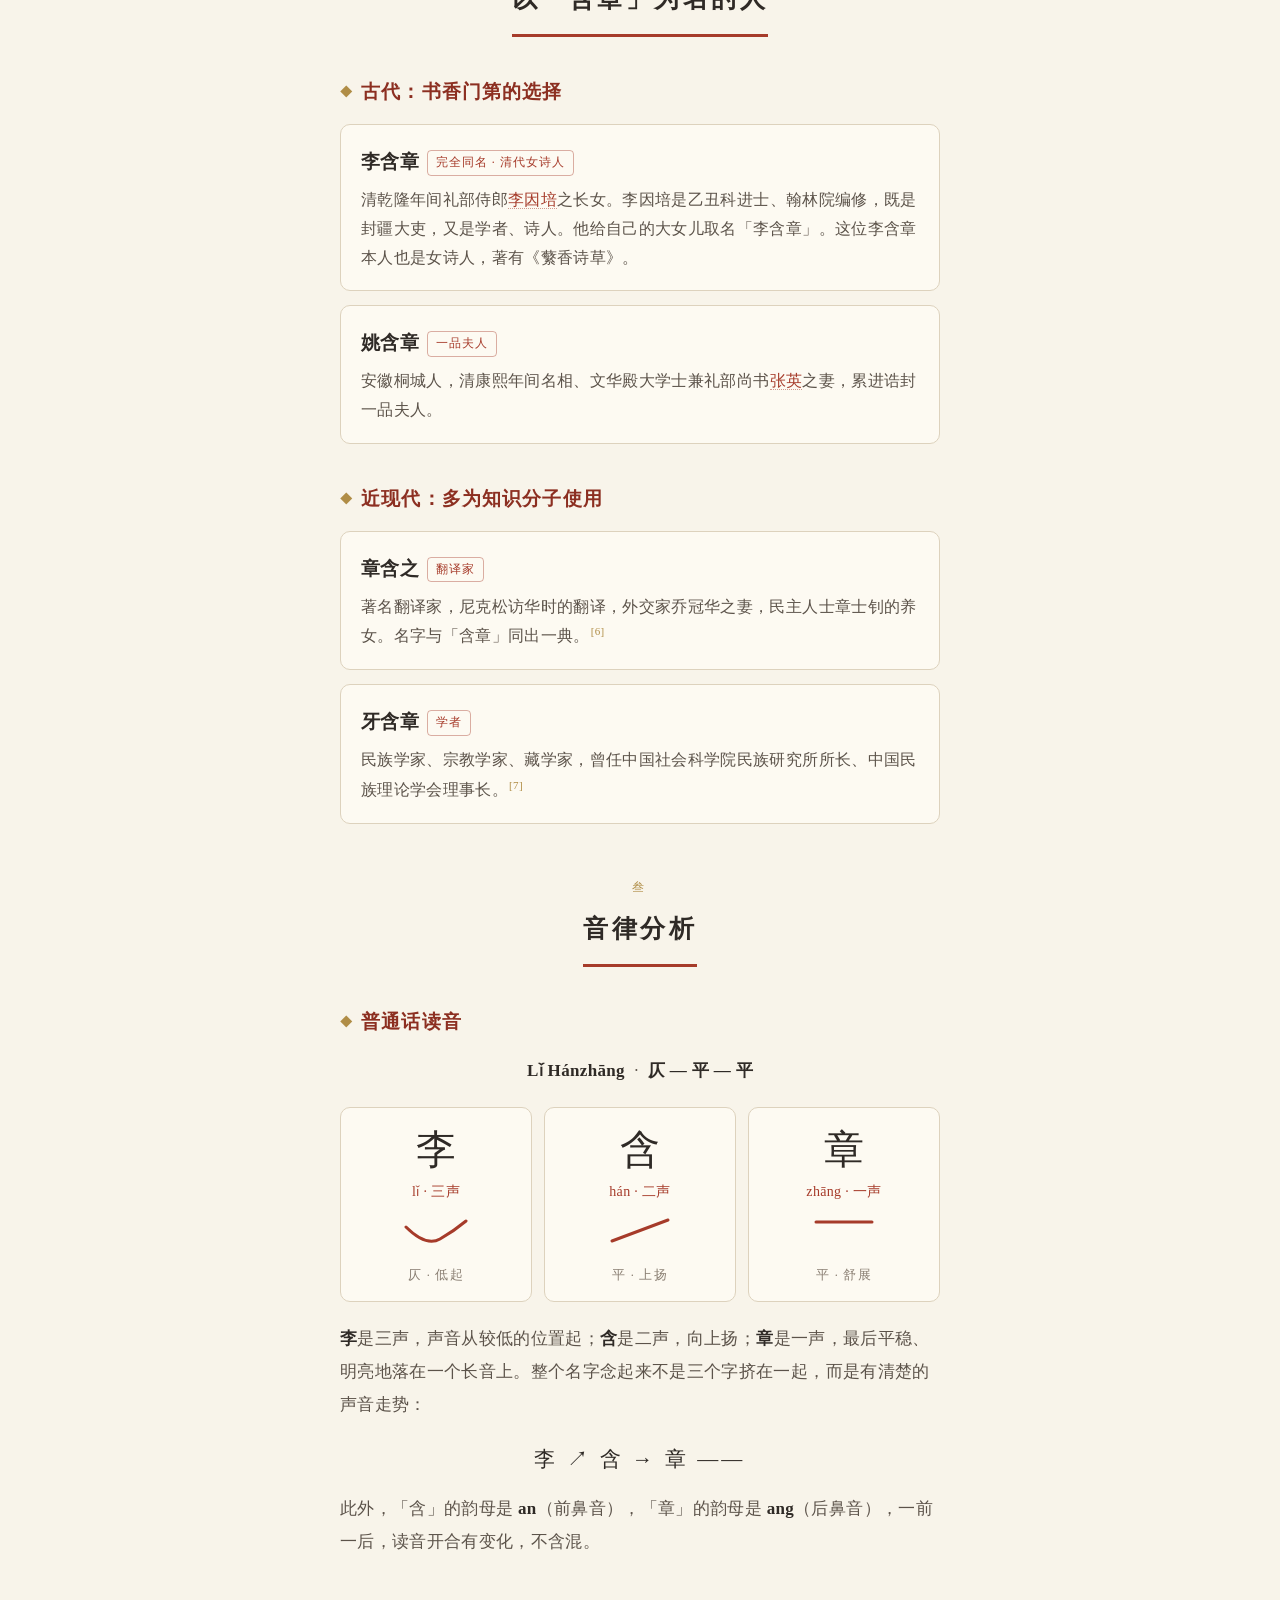
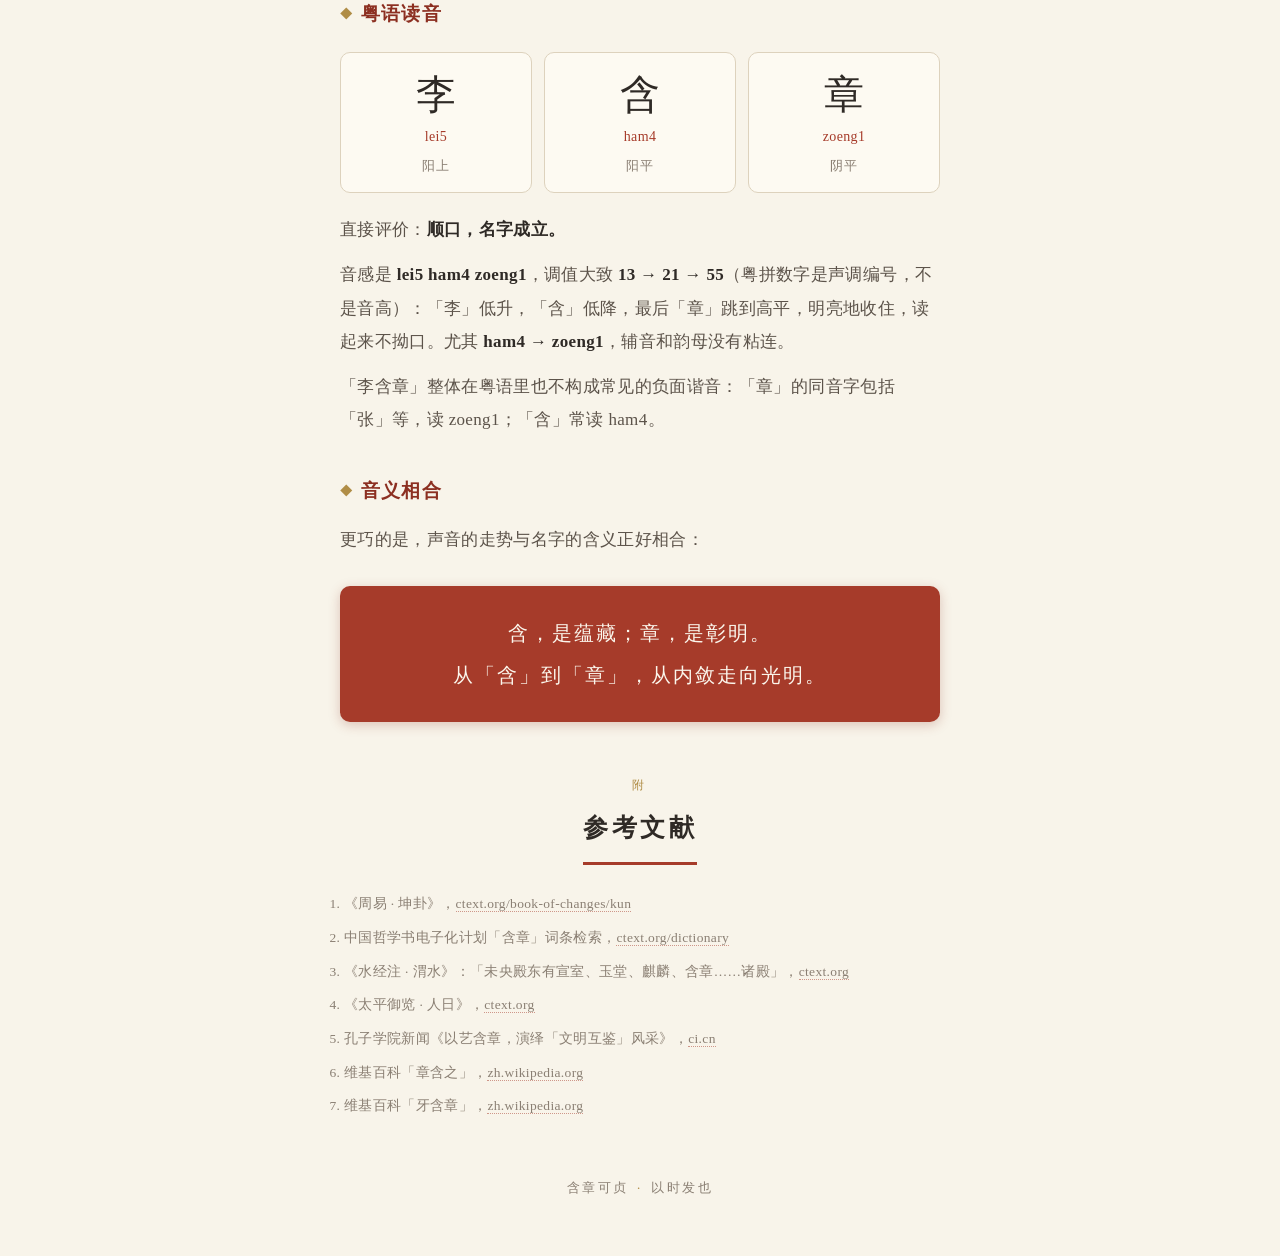
==== commit b94d75c1: "hanzhang: fix Cantonese tone description, note 女史箴 variant, reword 成语 line Co-Authored-By: Claude Op" ====
--- a/hanzhang/index.html
+++ b/hanzhang/index.html
@@ -374,7 +374,7 @@
   </div>
 
   <p>意思是：<strong>内里蕴含着美好的才华与品质，不急于显露，待到合适的时机自然发扬光大。</strong></p>
-  <p>由此衍生出「含章可贞」「含章秀出」「含章之美」等成语，都用来形容君子怀才而谦逊的美德。</p>
+  <p>后世又有「含章秀出」「含章之美」等说法，都用来形容君子怀才而谦逊的美德。</p>
 
   <h3>字义</h3>
   <div class="char-grid">
@@ -428,6 +428,7 @@
     <div class="t-item">
       <span class="t-era">西晋</span><span class="t-src">张华《女史箴》（<a href="https://ctext.org/text.pl?node=541938&amp;if=en&amp;remap=gb">《艺文类聚》</a>引）</span>
       <div class="t-quote">妇德尚柔，<mark>含章</mark>贞一，婉娩淑慎，正位居室。</div>
+      <div style="font-size:13px;color:var(--ink-faint);margin-top:4px">《文选》卷五十六作「含章贞吉，婉嫕淑慎」。</div>
     </div>
     <div class="t-item">
       <span class="t-era">东晋</span><span class="t-src"><a href="https://ctext.org/text.pl?node=605013&amp;if=en&amp;remap=gb">《高士传 · 荀靖》</a></span>
@@ -551,7 +552,7 @@
     </div>
   </div>
   <p>直接评价：<strong>顺口，名字成立。</strong></p>
-  <p>音感是 <strong>lei5 ham4 zoeng1</strong>，声调大致 <strong>5 → 4 → 1</strong>，一路往下收，最后「章 zoeng1」拉开，读起来不拗口。尤其 <strong>ham4 → zoeng1</strong>，辅音和韵母没有粘连。</p>
+  <p>音感是 <strong>lei5 ham4 zoeng1</strong>，调值大致 <strong>13 → 21 → 55</strong>（粤拼数字是声调编号，不是音高）：「李」低升，「含」低降，最后「章」跳到高平，明亮地收住，读起来不拗口。尤其 <strong>ham4 → zoeng1</strong>，辅音和韵母没有粘连。</p>
   <p>「李含章」整体在粤语里也不构成常见的负面谐音：「章」的同音字包括「张」等，读 zoeng1；「含」常读 ham4。</p>
 
   <h3>音义相合</h3>
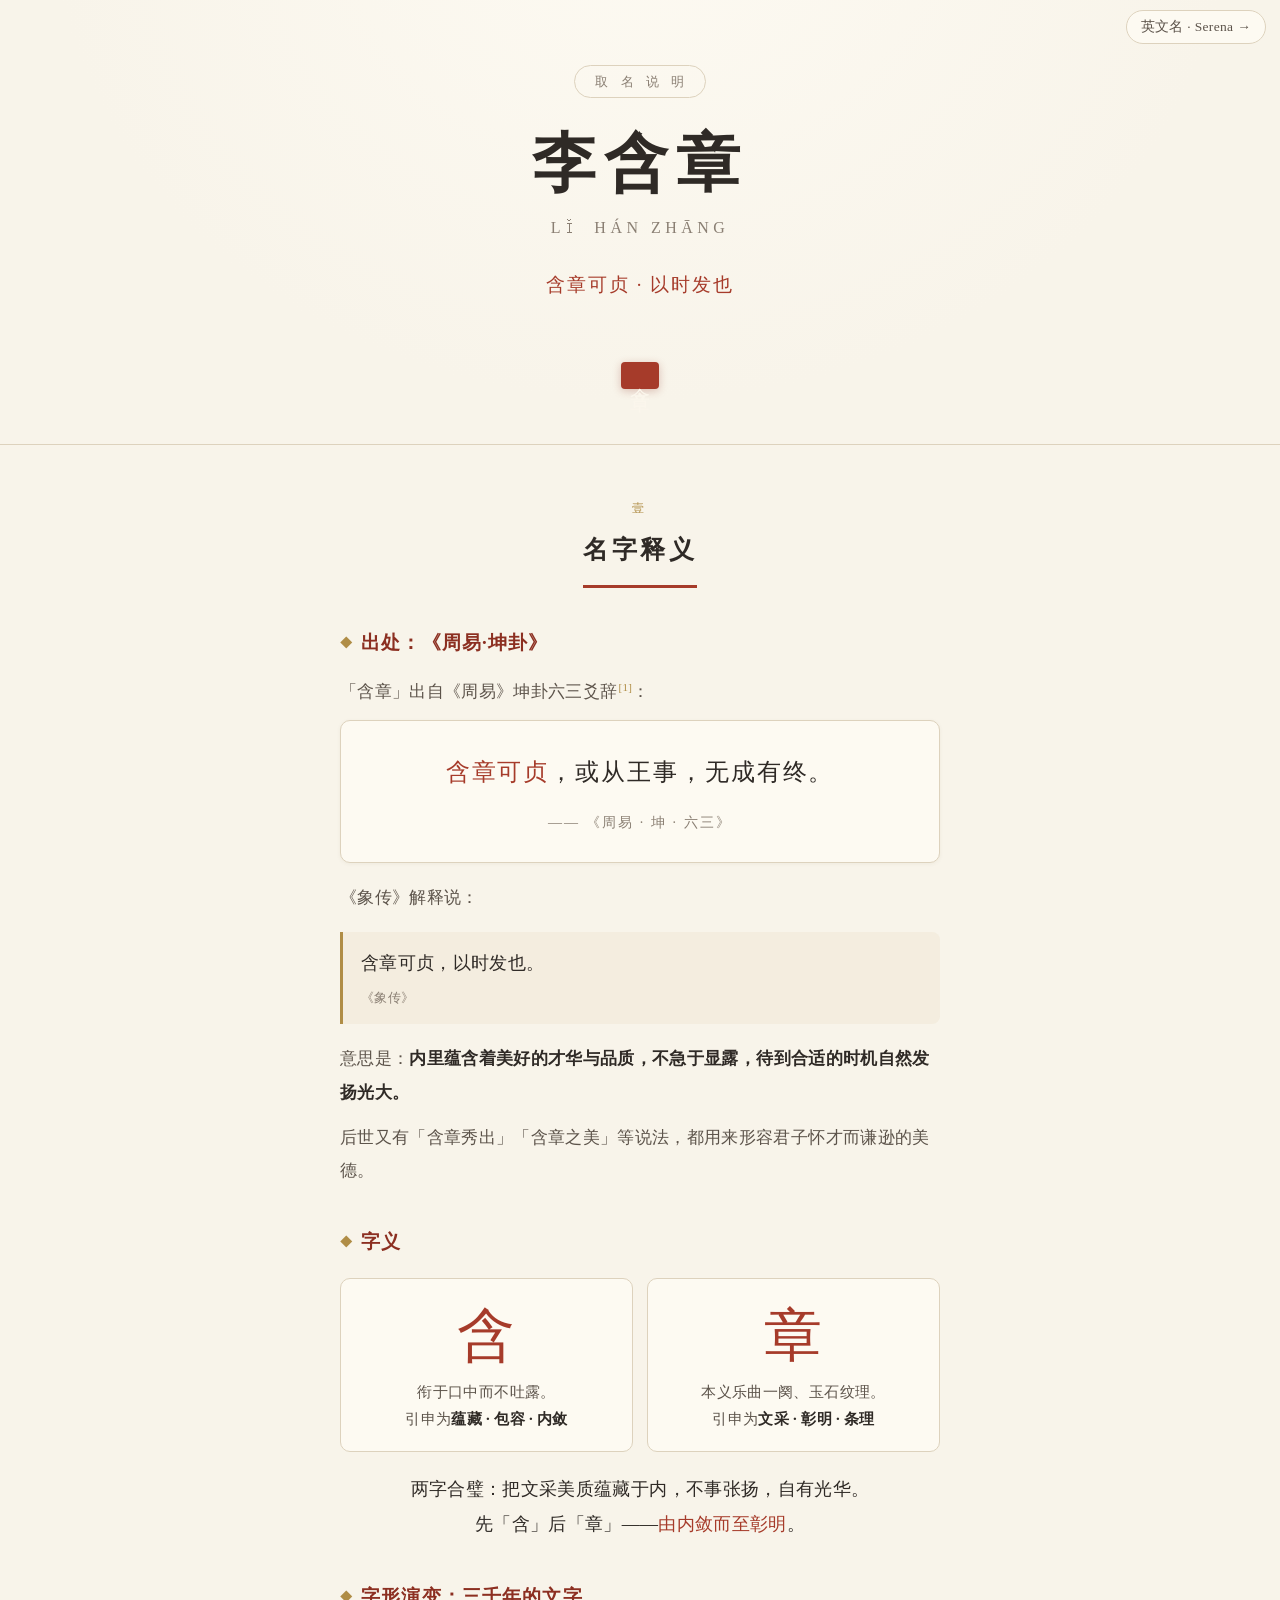
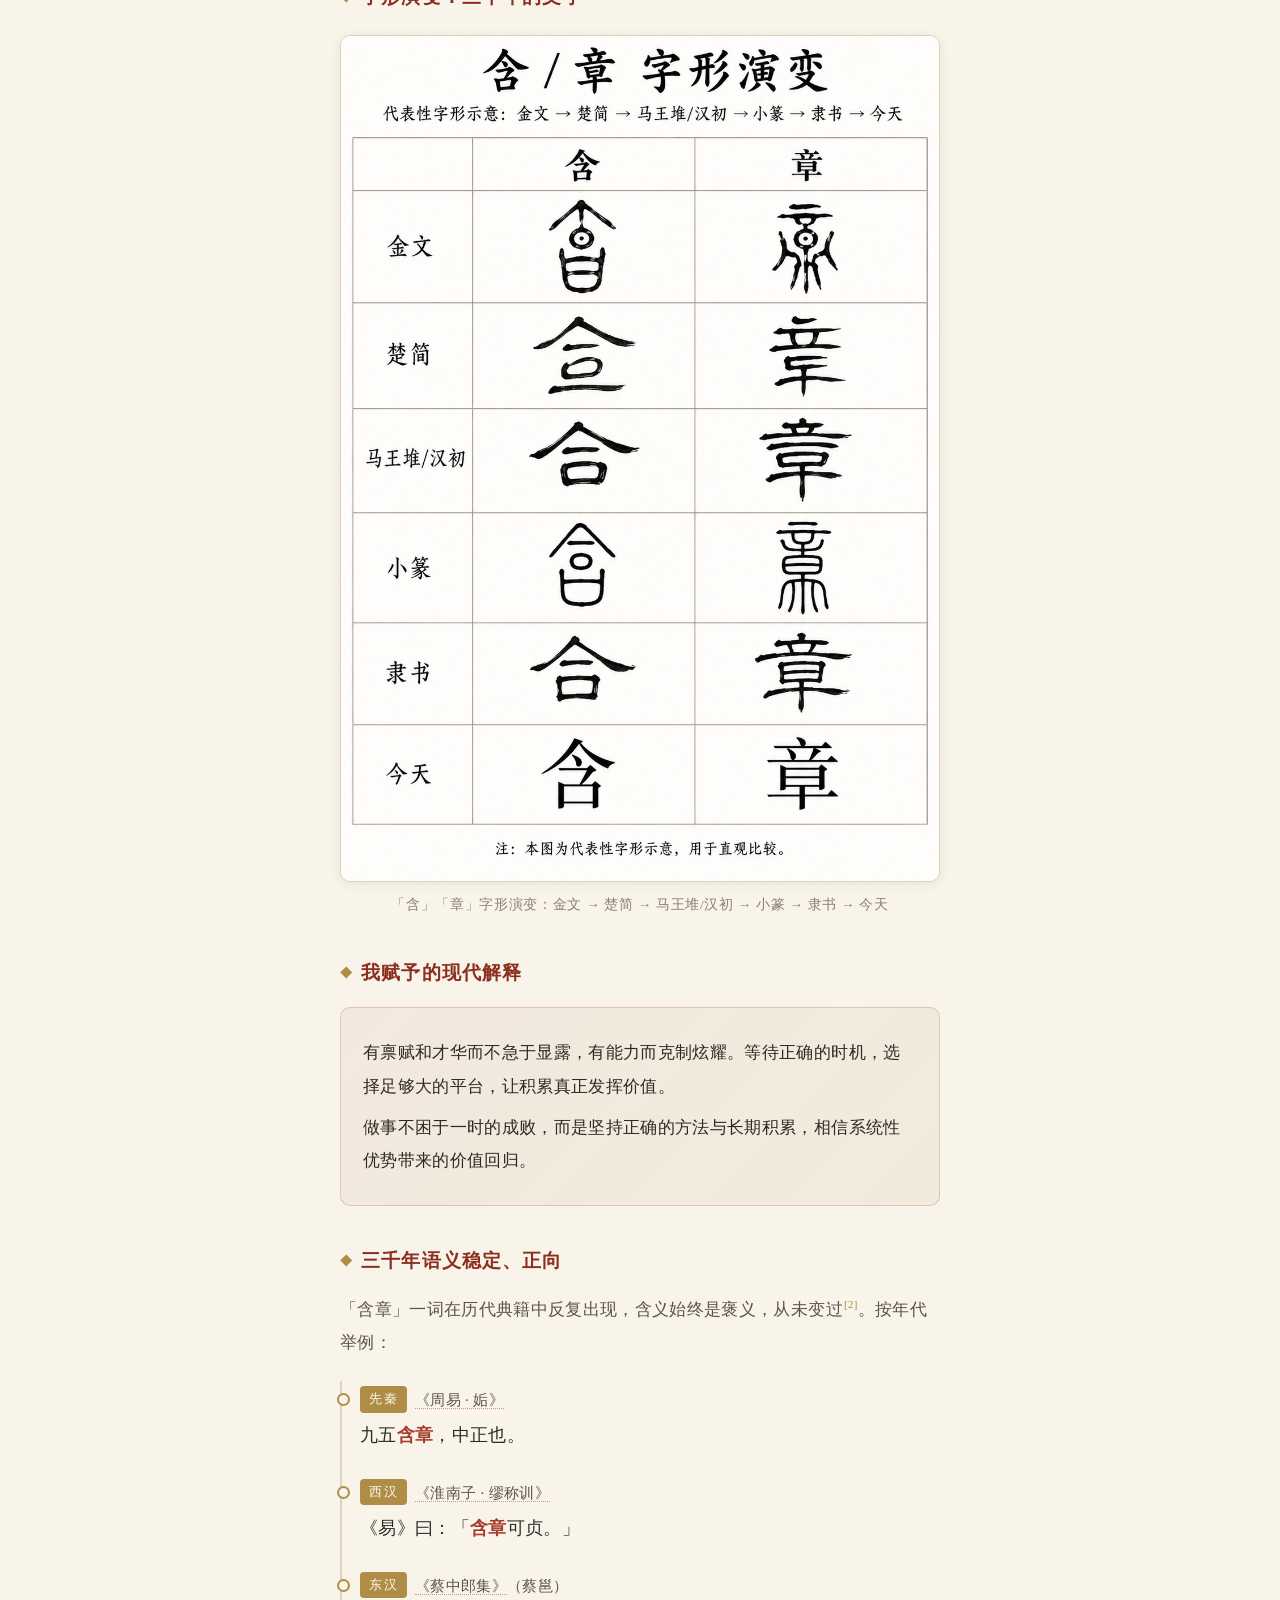
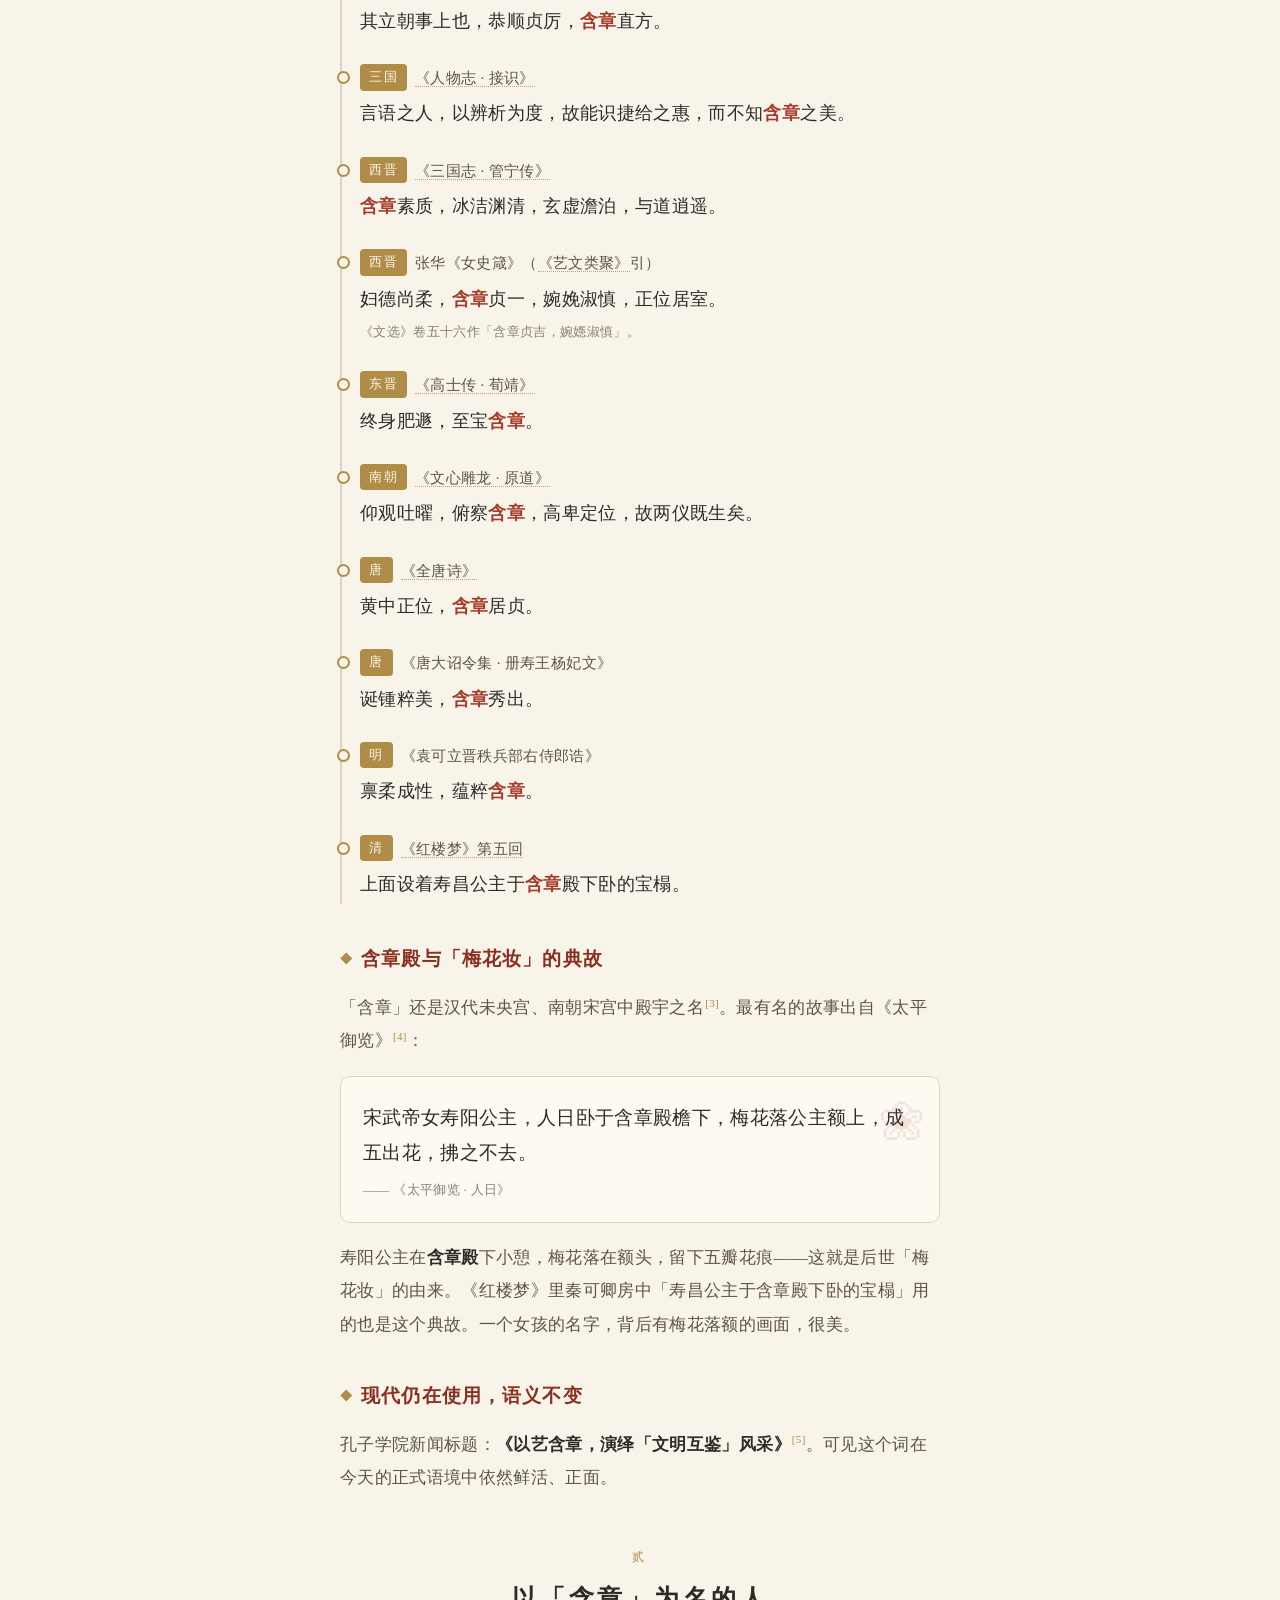
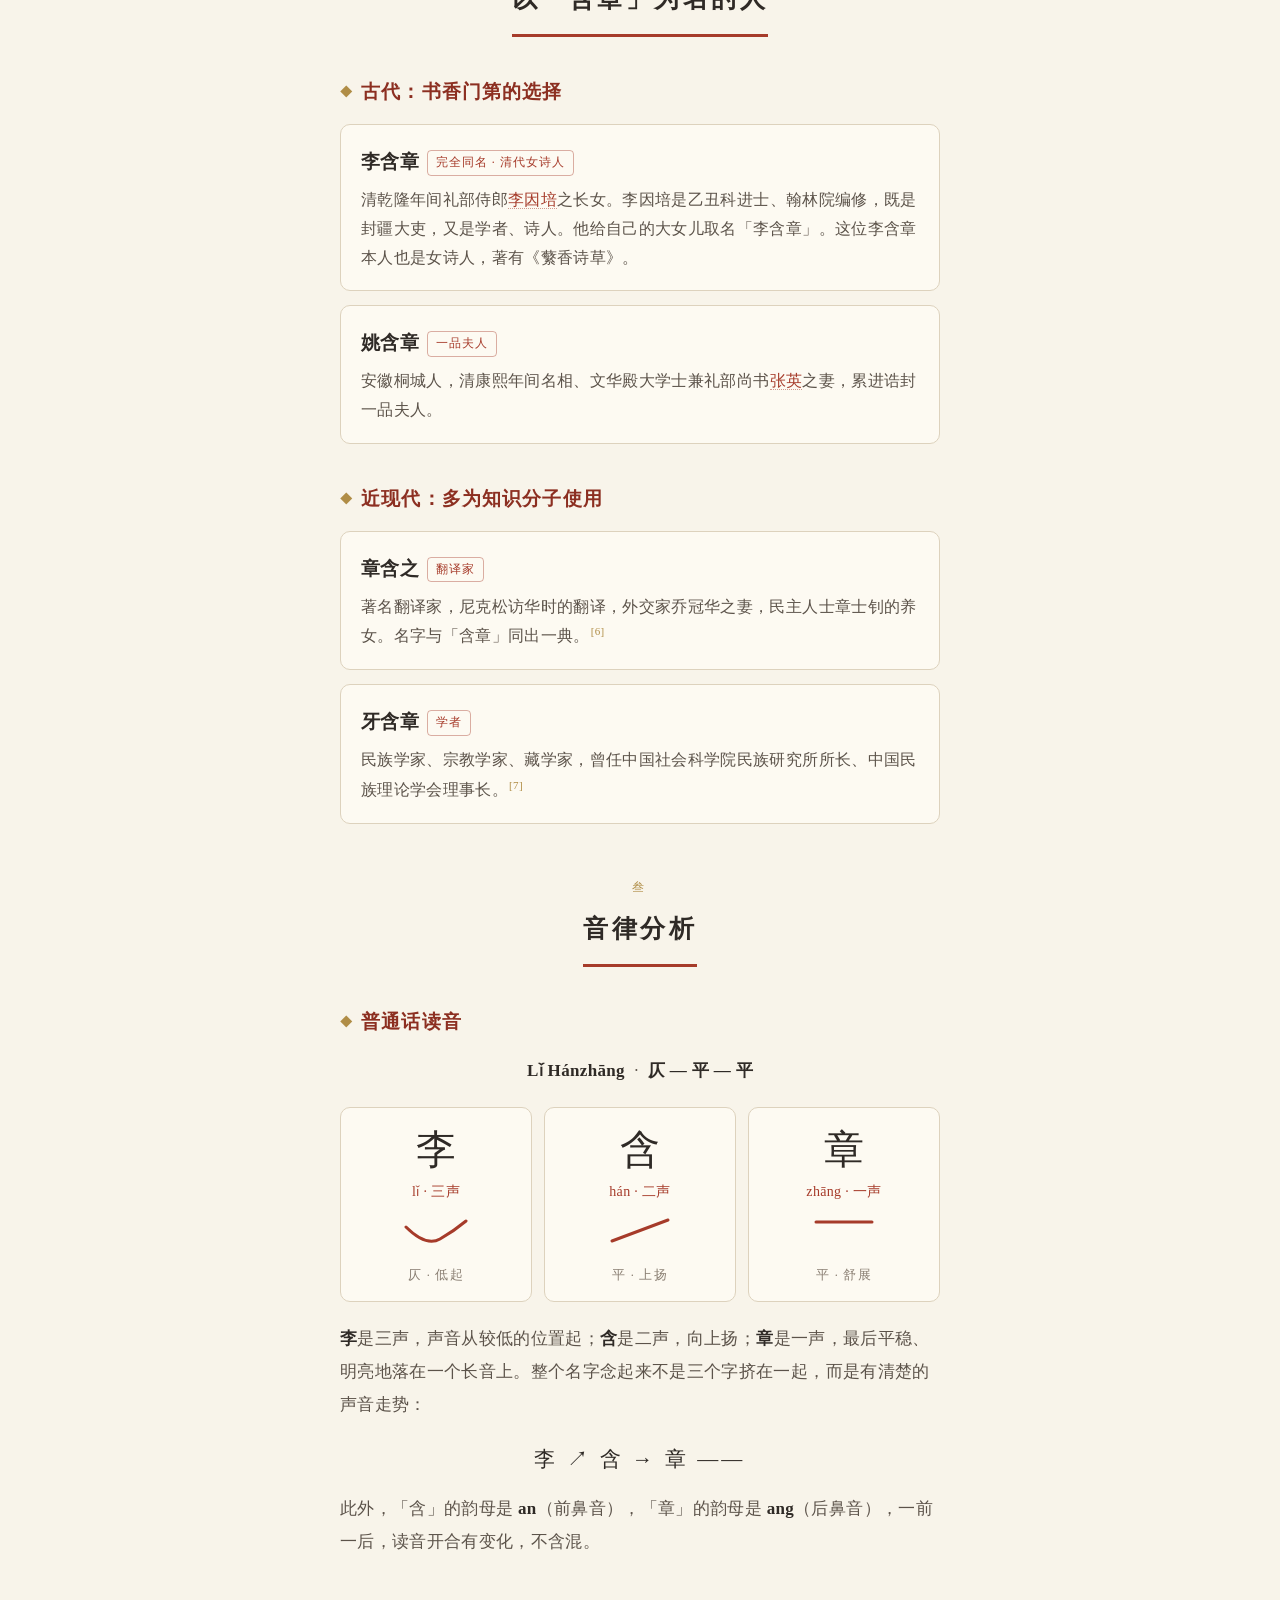
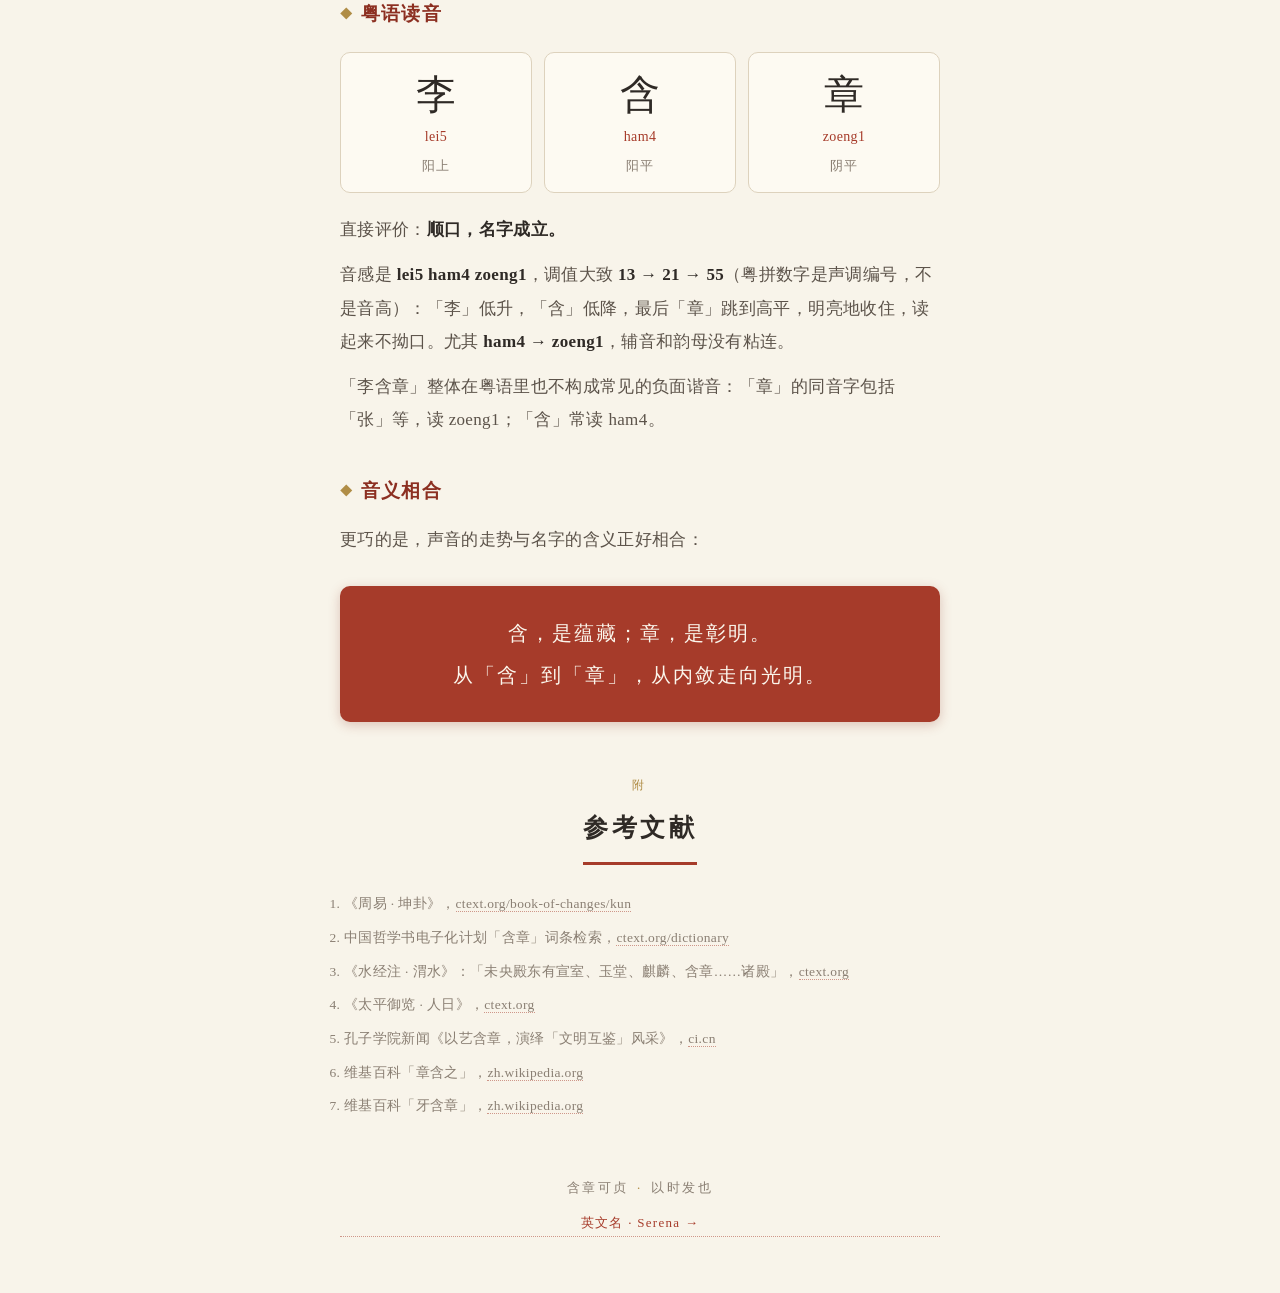
==== commit 9507ec81: "Add Serena English-name page (zh/en) and cross-link with hanzhang Co-Authored-By: Claude Opus 5.5 <n" ====
--- a/hanzhang/index.html
+++ b/hanzhang/index.html
@@ -337,9 +337,19 @@
     .char-card .big { font-size: 46px; }
     body { font-size: 16px; }
   }
+  .sibling-link {
+    position: fixed; top: max(10px, env(safe-area-inset-top)); right: 14px; z-index: 10;
+    font-size: 13.5px; color: var(--ink-soft);
+    background: rgba(253, 250, 242, .92);
+    border: 1px solid var(--line); border-radius: 999px;
+    padding: 3px 14px;
+    backdrop-filter: blur(6px);
+  }
+  footer .sib { display: block; margin-top: 10px; letter-spacing: 0.1em; }
 </style>
 </head>
 <body>
+<a class="sibling-link" href="../serena/">英文名 · Serena →</a>
 
 <header class="hero">
   <span class="zhouyi-tag">取 名 说 明</span>
@@ -583,6 +593,7 @@
 
 <footer>
   含章可贞<span class="dot">·</span>以时发也
+  <a class="sib" href="../serena/">英文名 · Serena →</a>
 </footer>
 
 </div>
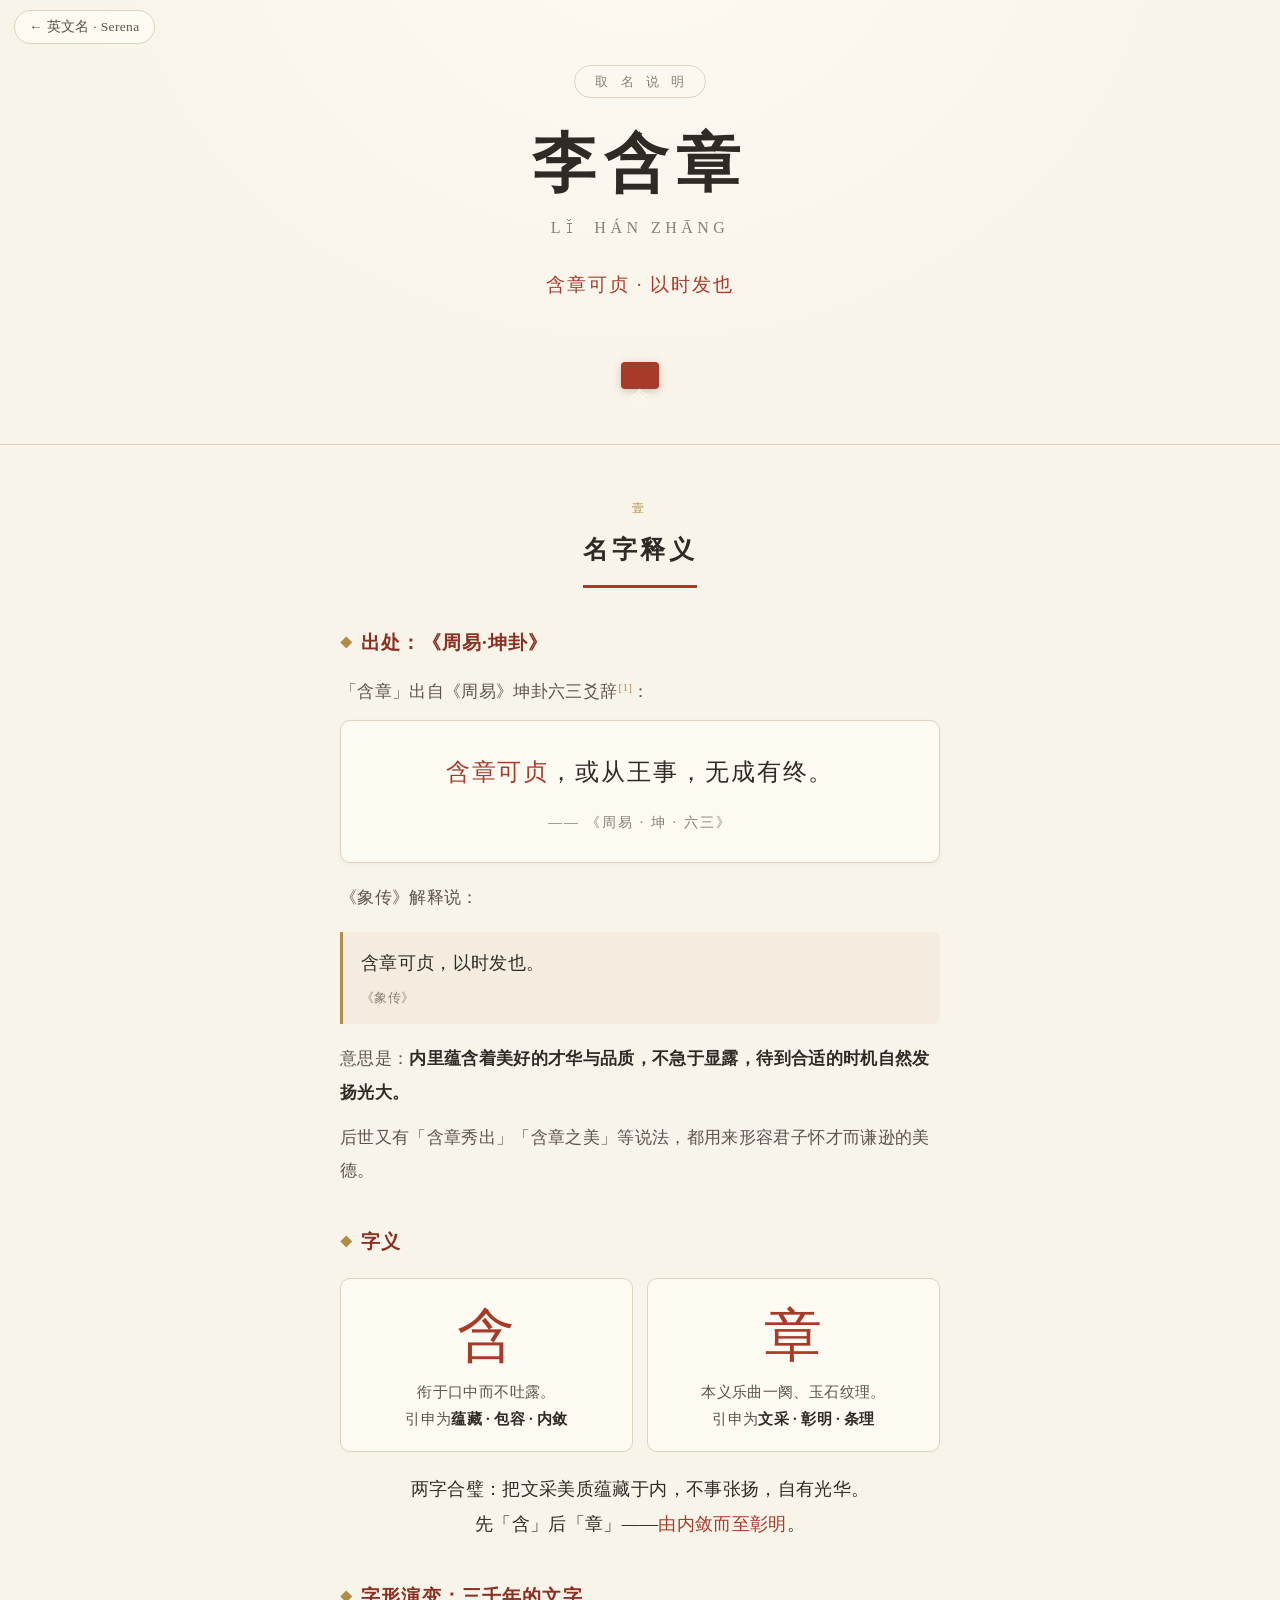
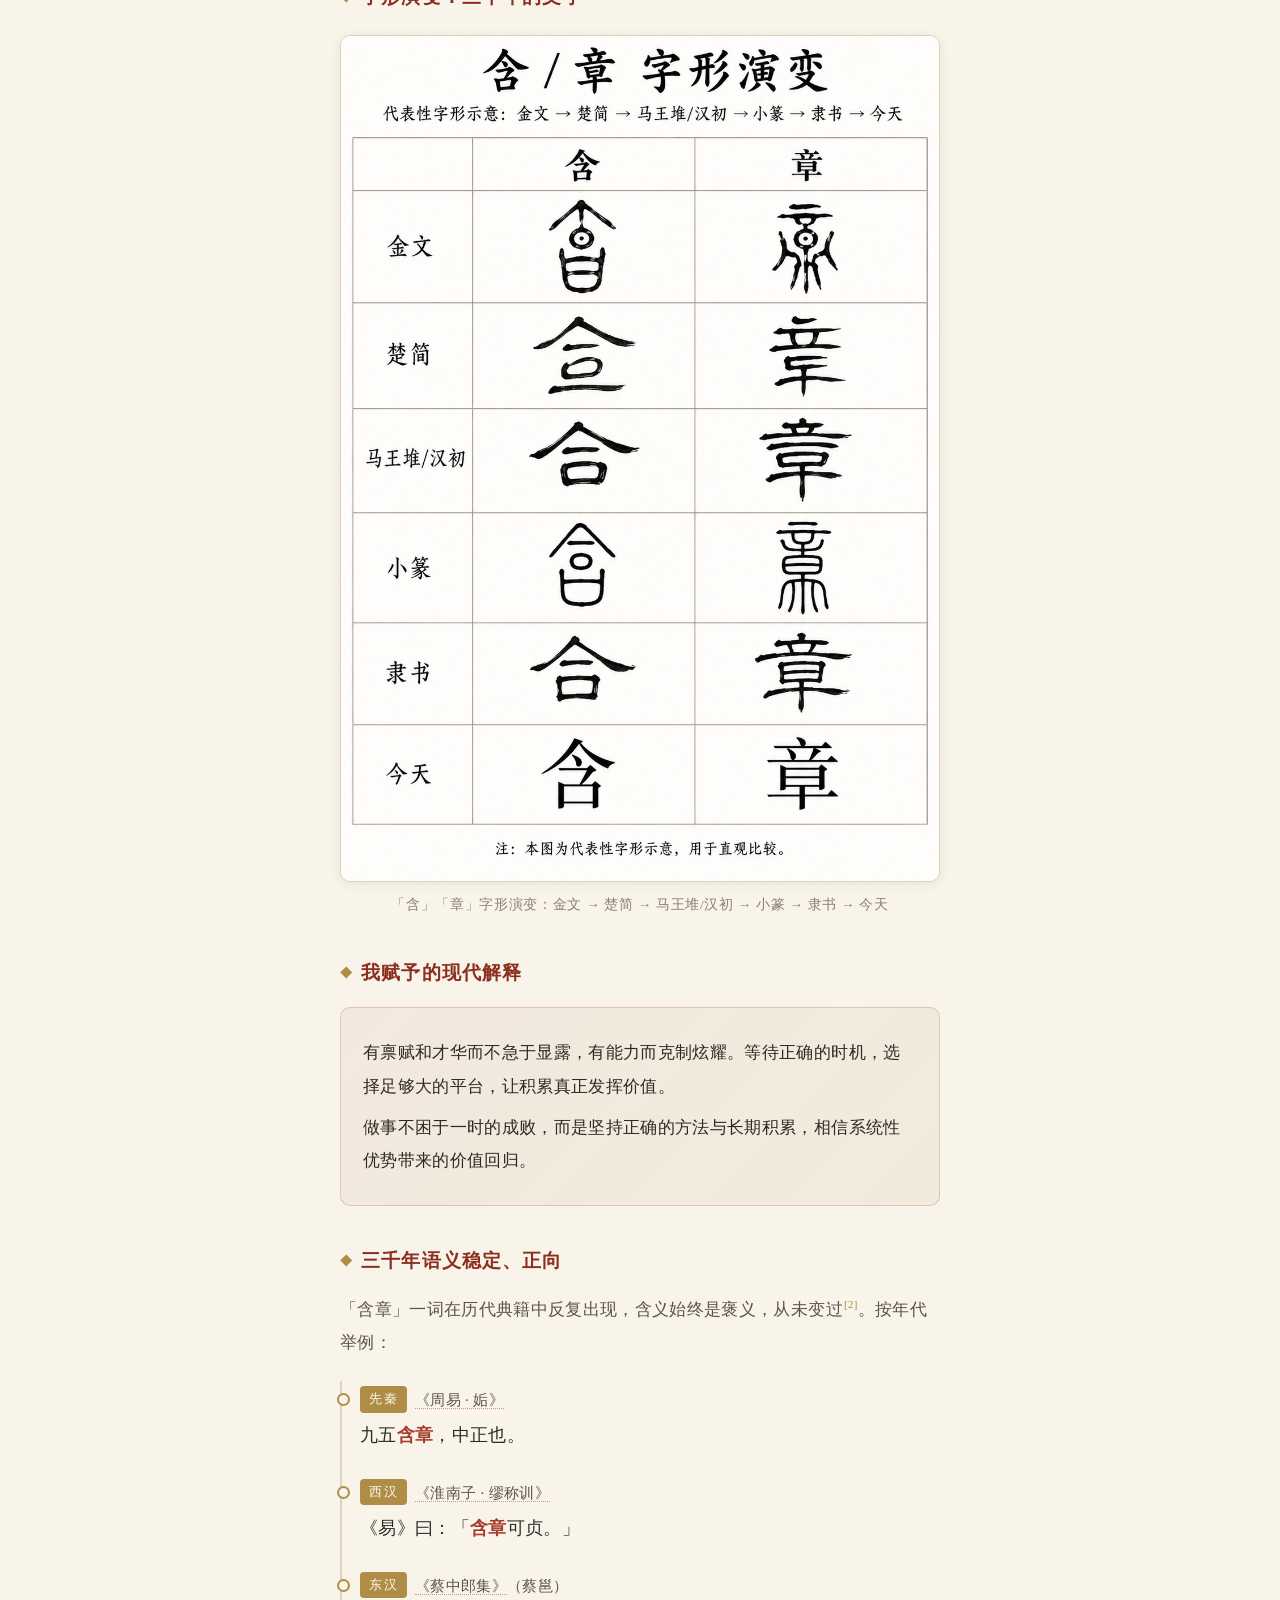
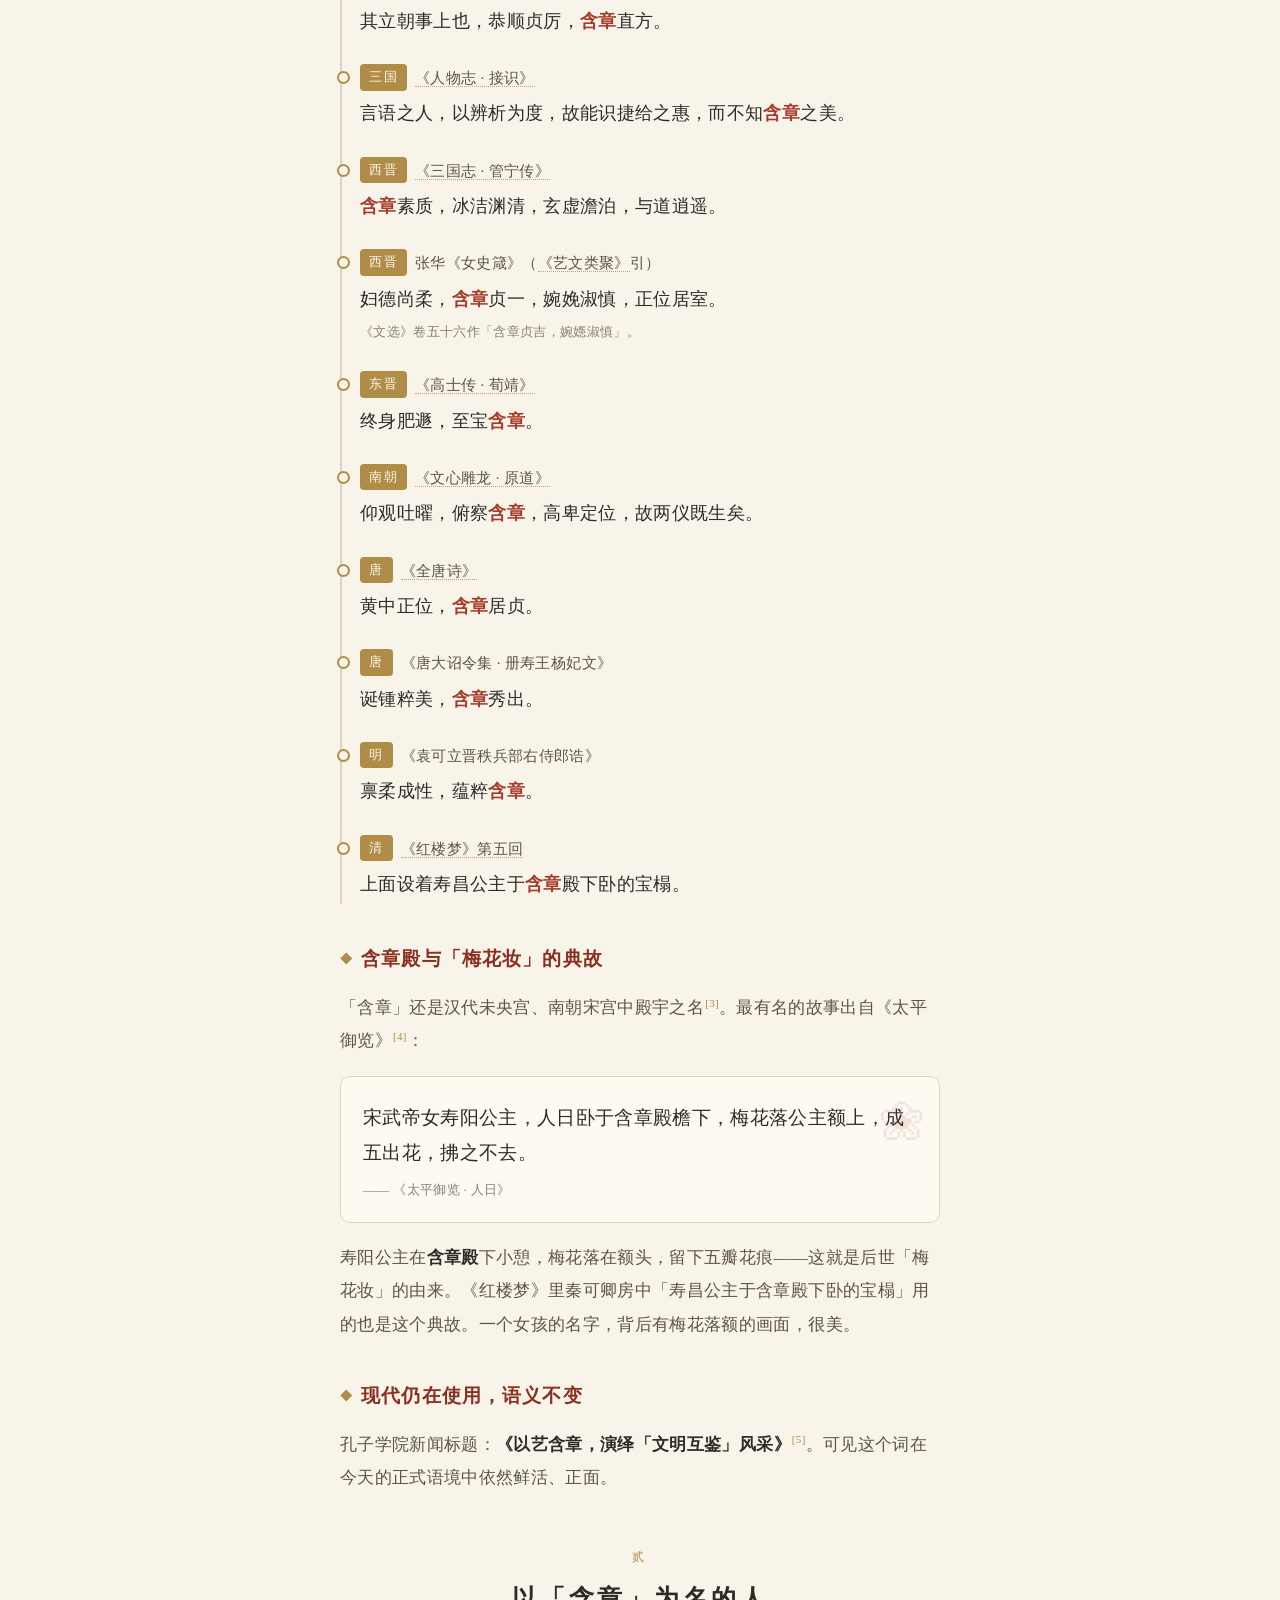
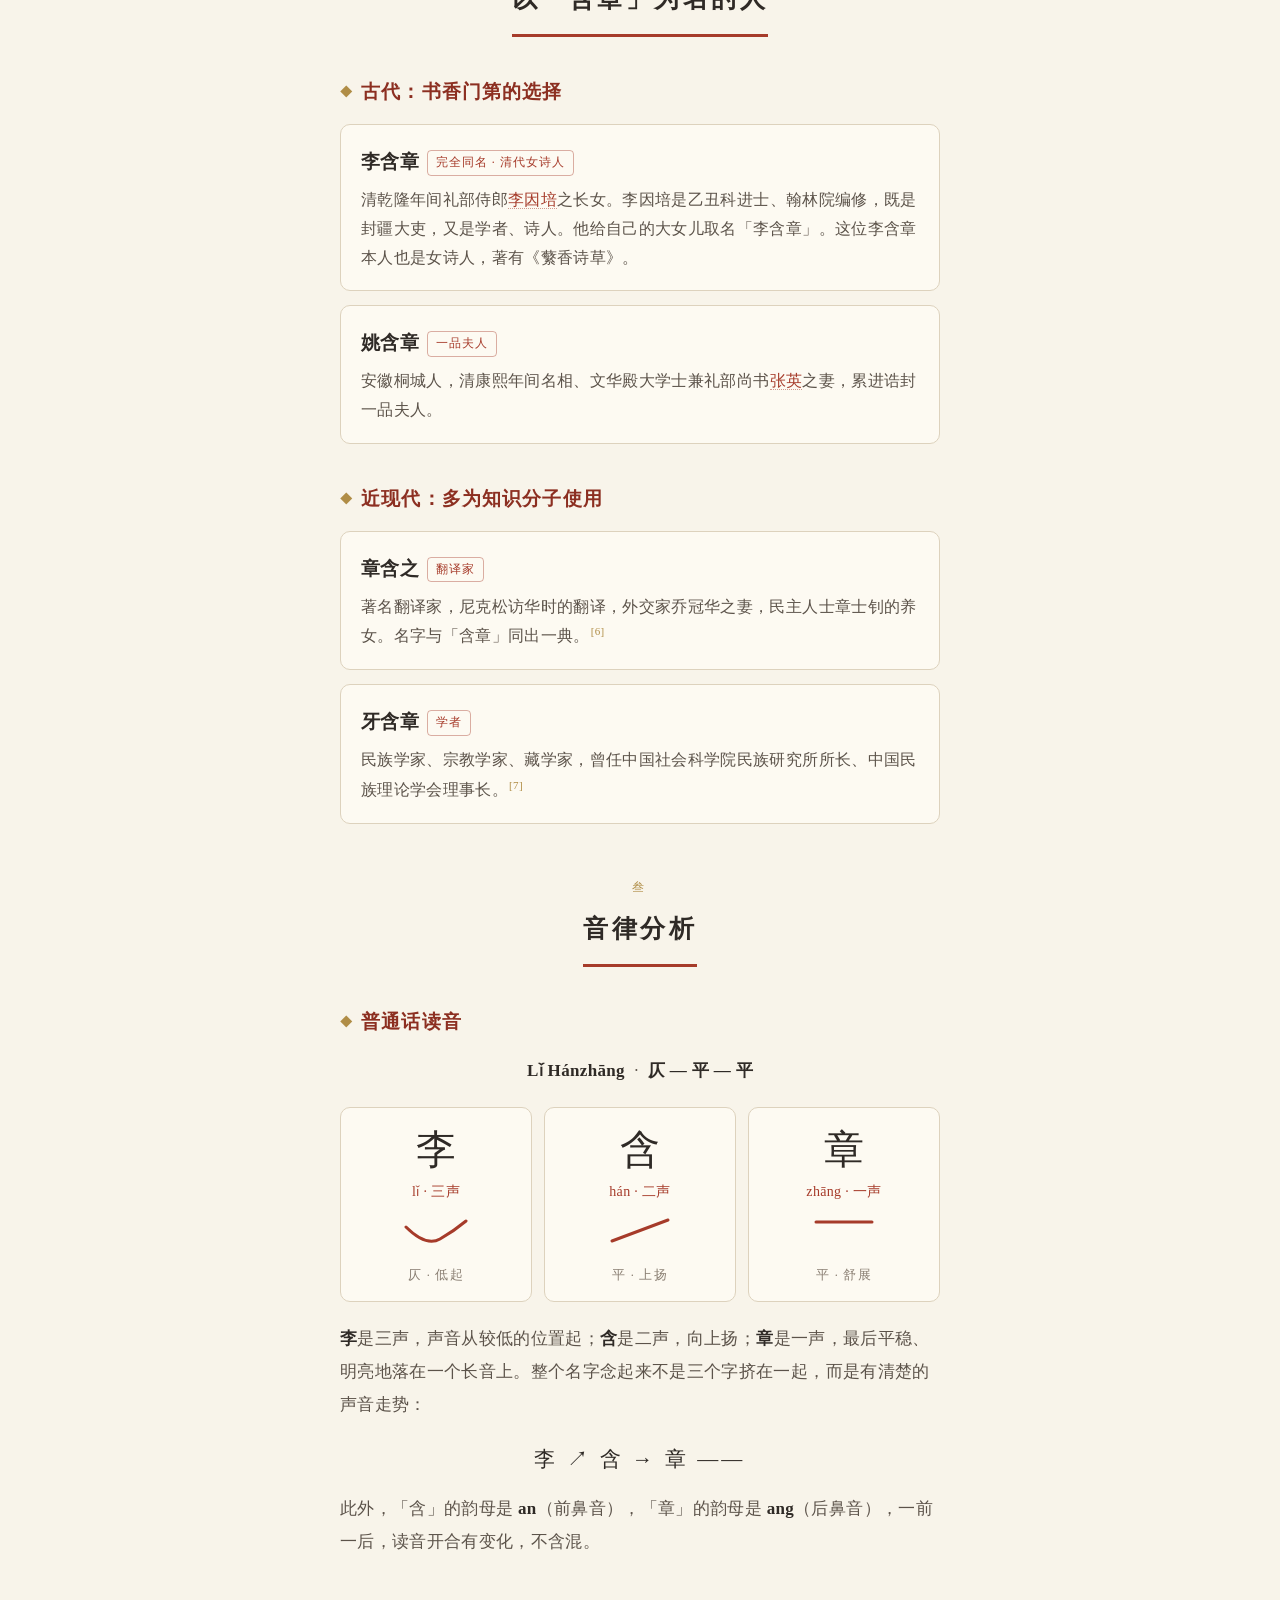
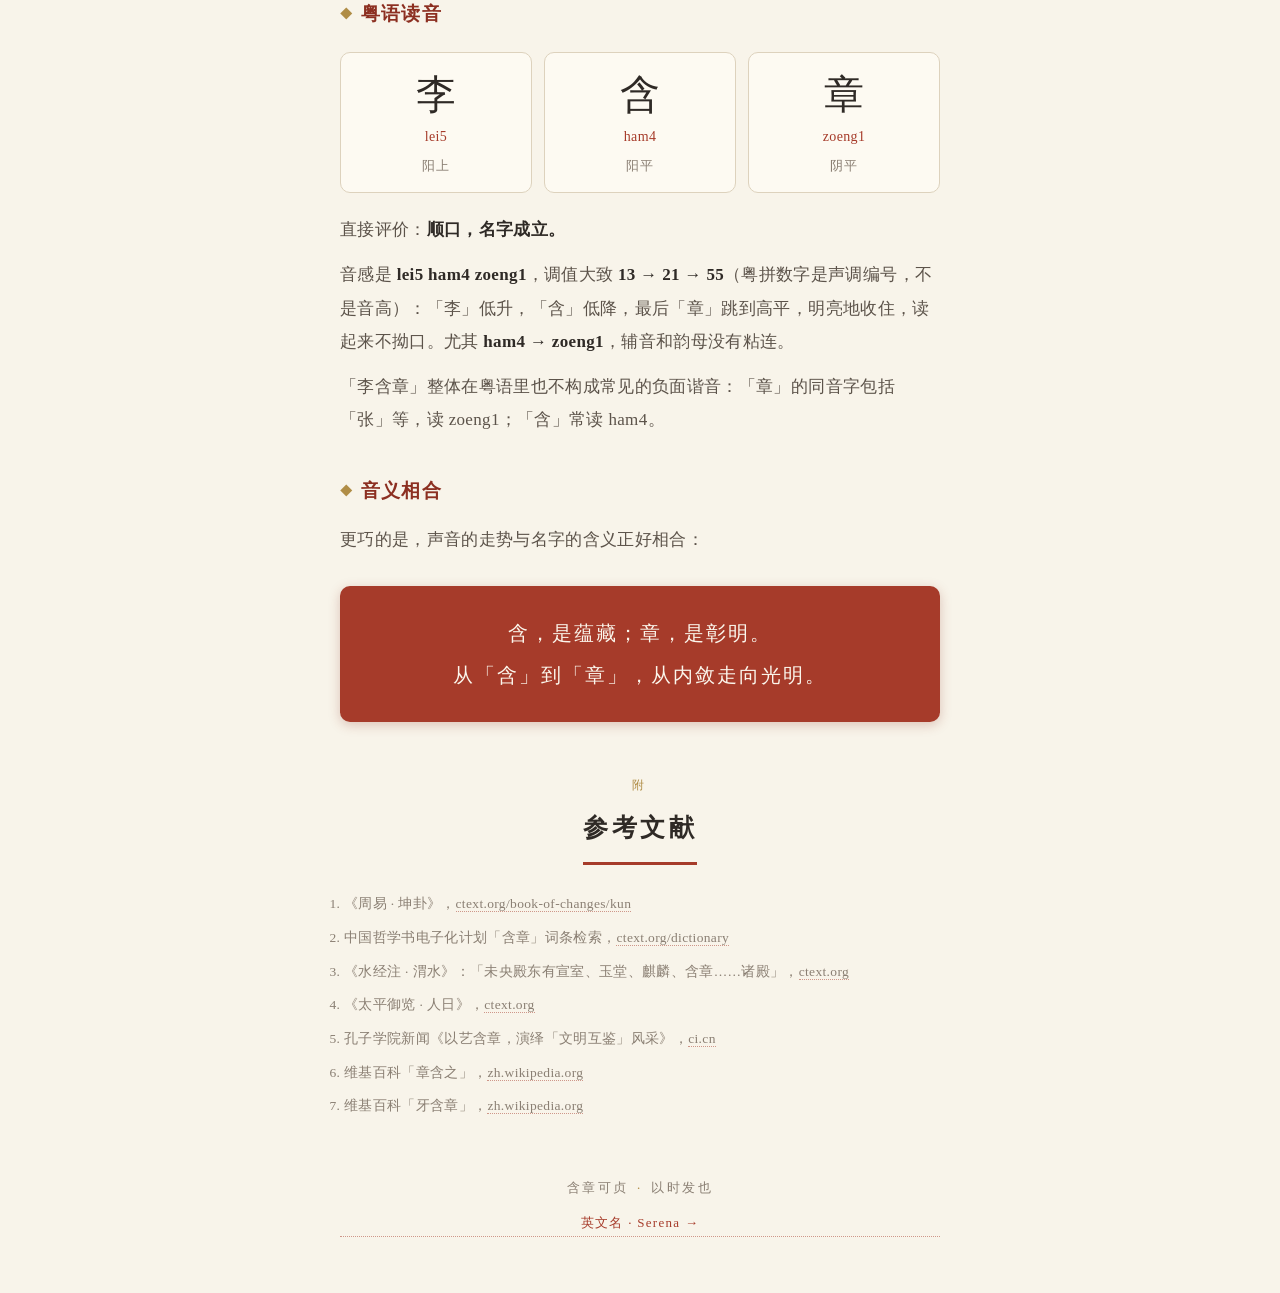
==== commit 5f3efd32: "hanzhang: move Serena link to top-left Co-Authored-By: Claude Opus 5.5 <noreply@anthropic.com>" ====
--- a/hanzhang/index.html
+++ b/hanzhang/index.html
@@ -338,7 +338,7 @@
     body { font-size: 16px; }
   }
   .sibling-link {
-    position: fixed; top: max(10px, env(safe-area-inset-top)); right: 14px; z-index: 10;
+    position: fixed; top: max(10px, env(safe-area-inset-top)); left: 14px; z-index: 10;
     font-size: 13.5px; color: var(--ink-soft);
     background: rgba(253, 250, 242, .92);
     border: 1px solid var(--line); border-radius: 999px;
@@ -349,7 +349,7 @@
 </style>
 </head>
 <body>
-<a class="sibling-link" href="../serena/">英文名 · Serena →</a>
+<a class="sibling-link" href="../serena/">← 英文名 · Serena</a>
 
 <header class="hero">
   <span class="zhouyi-tag">取 名 说 明</span>
